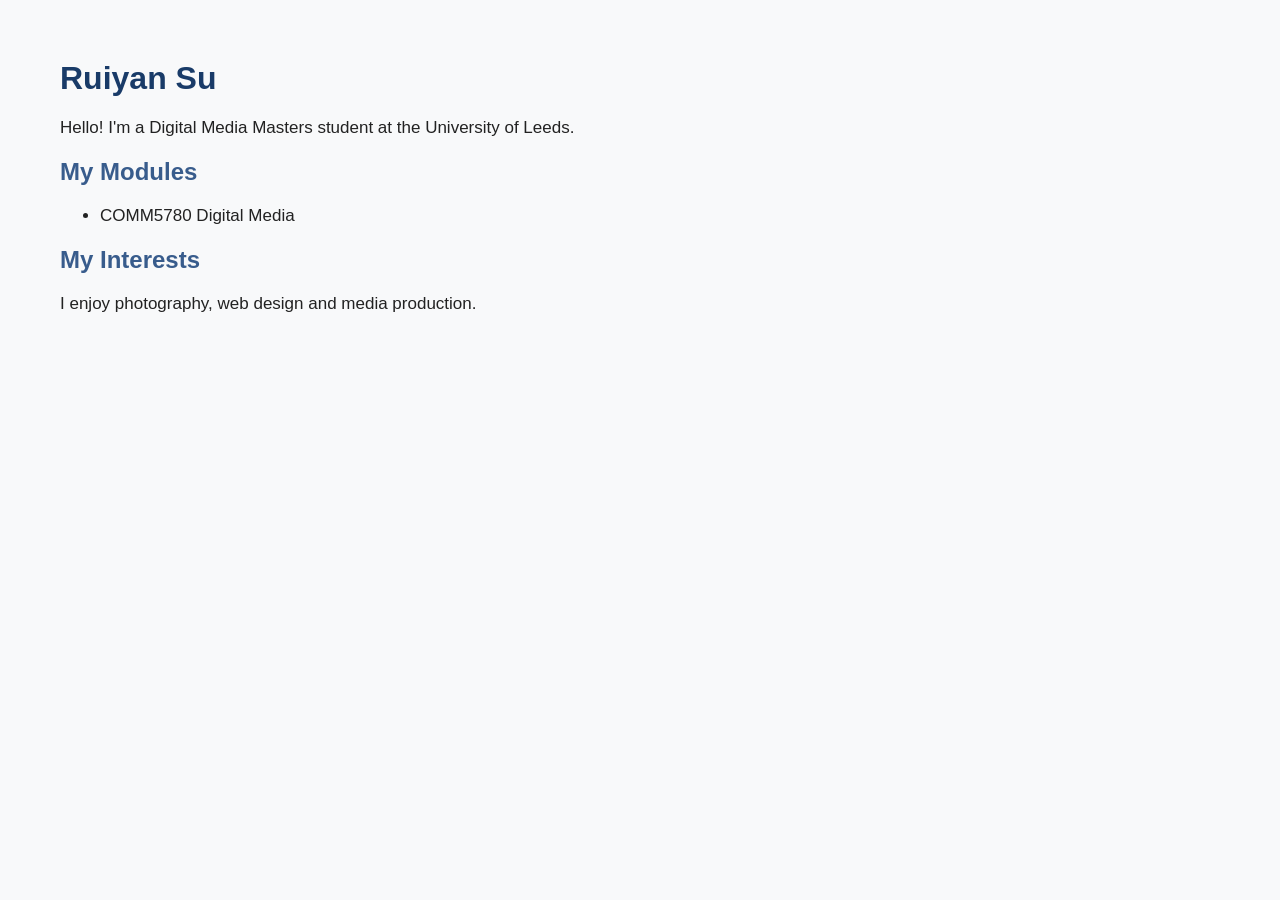
==== index.html @ 808401e7 "Add files via upload" ====
<!doctype html>
<html>
<head>
<title>My Digital Media Portfolio</title>
<link href="stylesheet.css" rel="stylesheet" type="text/css" />
</head>
<body>
<h1>Ruiyan Su</h1>
<p>Hello! I'm a Digital Media Masters student at the University of Leeds.</p >

<h2>My Modules</h2>
<ul>
<li>COMM5780 Digital Media</li>
</ul>

<h2>My Interests</h2>
<p>I enjoy photography, web design and media production.</p >

</body>
</html>
---- stylesheet.css ----
body {background-color: #f8f9fa;font-family: Arial, Helvetica, sans-serif;margin: 60px;}

h1 {color: #193b68;}

h2 {color: #385c8c;}

p, li { color: #222222;font-size: 17px;}
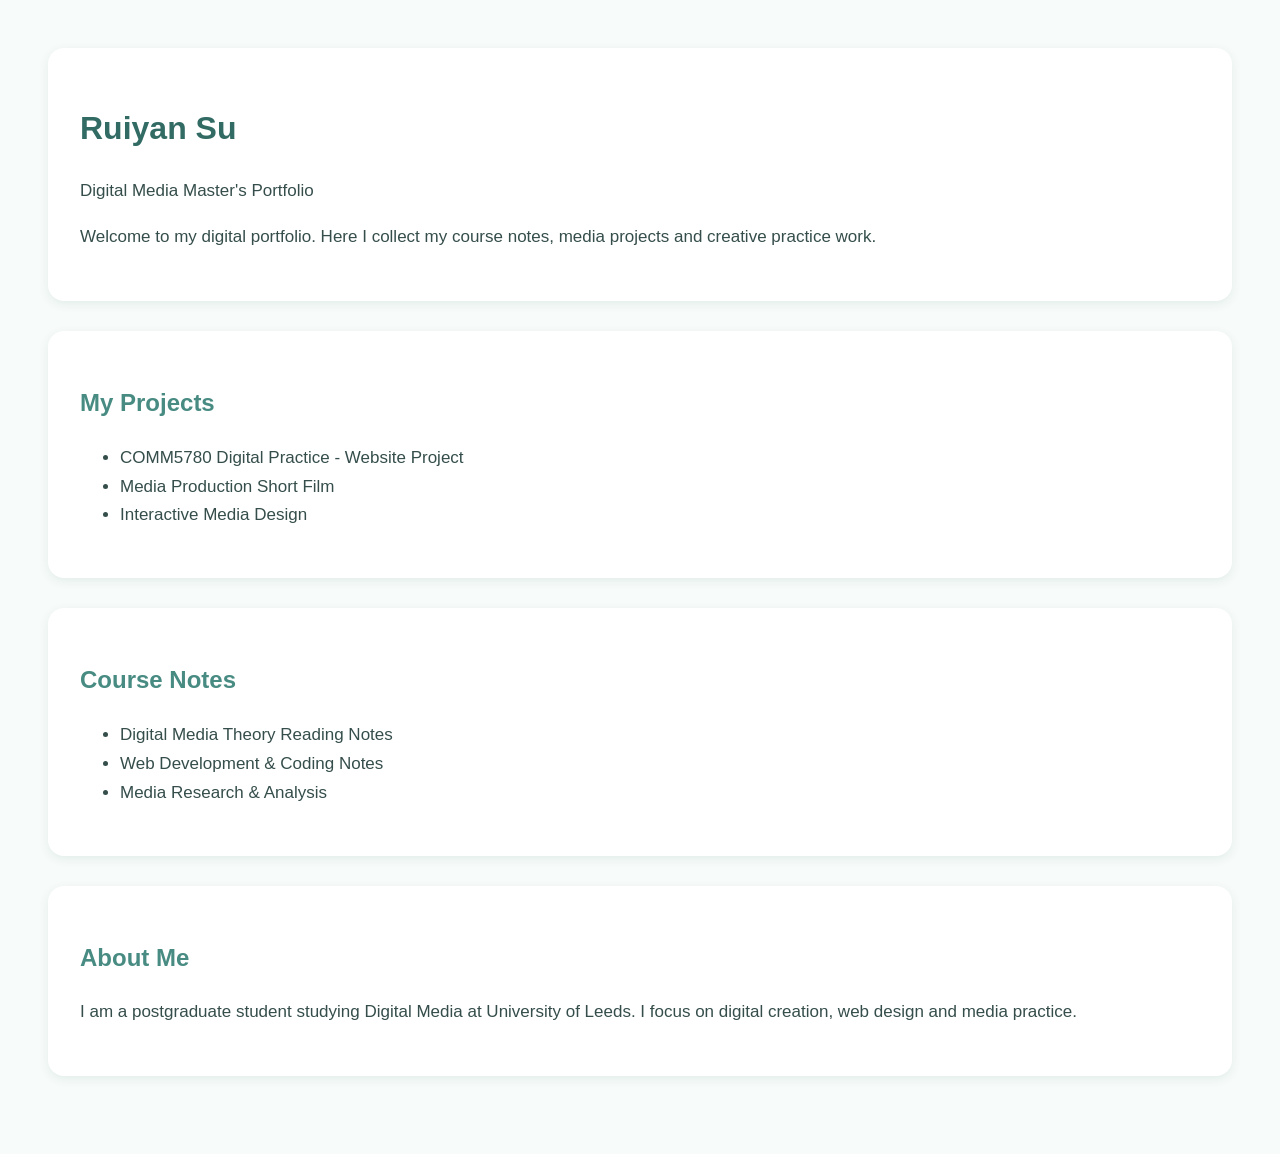
==== commit a2f7d2fd: "Add files via upload" ====
--- a/index.html
+++ b/index.html
@@ -1,20 +1,35 @@
 <!doctype html>
 <html>
 <head>
-<title>My Digital Media Portfolio</title>
+<title>Digital Media Portfolio</title>
 <link href="stylesheet.css" rel="stylesheet" type="text/css" />
 </head>
 <body>
+
+    <div class="card">
 <h1>Ruiyan Su</h1>
-<p>Hello! I'm a Digital Media Masters student at the University of Leeds.</p >
+<p>Digital Media Master's Portfolio</p >
+<p>Welcome to my digital portfolio. Here I collect my course notes, media projects and creative practice work.</p >
+    </div>
+    <div class="card">
+<h2>My Projects</h2>
+<ul>
+<li>COMM5780 Digital Practice - Website Project</li>
+<li>Media Production Short Film</li>
+<li>Interactive Media Design</li>
+</ul></div>
 
-<h2>My Modules</h2>
+ <div class="card">
+<h2>Course Notes</h2>
 <ul>
-<li>COMM5780 Digital Media</li>
-</ul>
+<li>Digital Media Theory Reading Notes</li>
+<li>Web Development & Coding Notes</li>
+<li>Media Research & Analysis</li>
+</ul></div>
 
-<h2>My Interests</h2>
-<p>I enjoy photography, web design and media production.</p >
-
+<div class="card">  
+<h2>About Me</h2>
+<p>I am a postgraduate student studying Digital Media at University of Leeds. I focus on digital creation, web design and media practice.</p >
+</div>
 </body>
 </html>
--- a/stylesheet.css
+++ b/stylesheet.css
@@ -1,7 +1,23 @@
-body {background-color: #f8f9fa;font-family: Arial, Helvetica, sans-serif;margin: 60px;}
+body {background-color: #f7fbf9;
+font-family: 'Segoe UI', sans-serif;
+color: #2b4240;line-height: 1.7;padding: 40px;}
 
-h1 {color: #193b68;}
+h1 {color: #326b64;}
 
-h2 {color: #385c8c;}
+h2 {color: #488b82;}
 
-p, li { color: #222222;font-size: 17px;}+.card {background: #ffffff;
+padding: 32px;
+margin-bottom: 30px;
+border-radius: 16px;
+box-shadow: 0 3px 10px rgba(80,140,130,0.12);
+transition: 0.3s ease;}
+
+.card:hover {
+transform: translateY(-5px);
+box-shadow: 0 6px 16px rgba(80,140,130,0.18);
+}
+
+p, li {
+font-size:17px;
+color:#354e4b;}
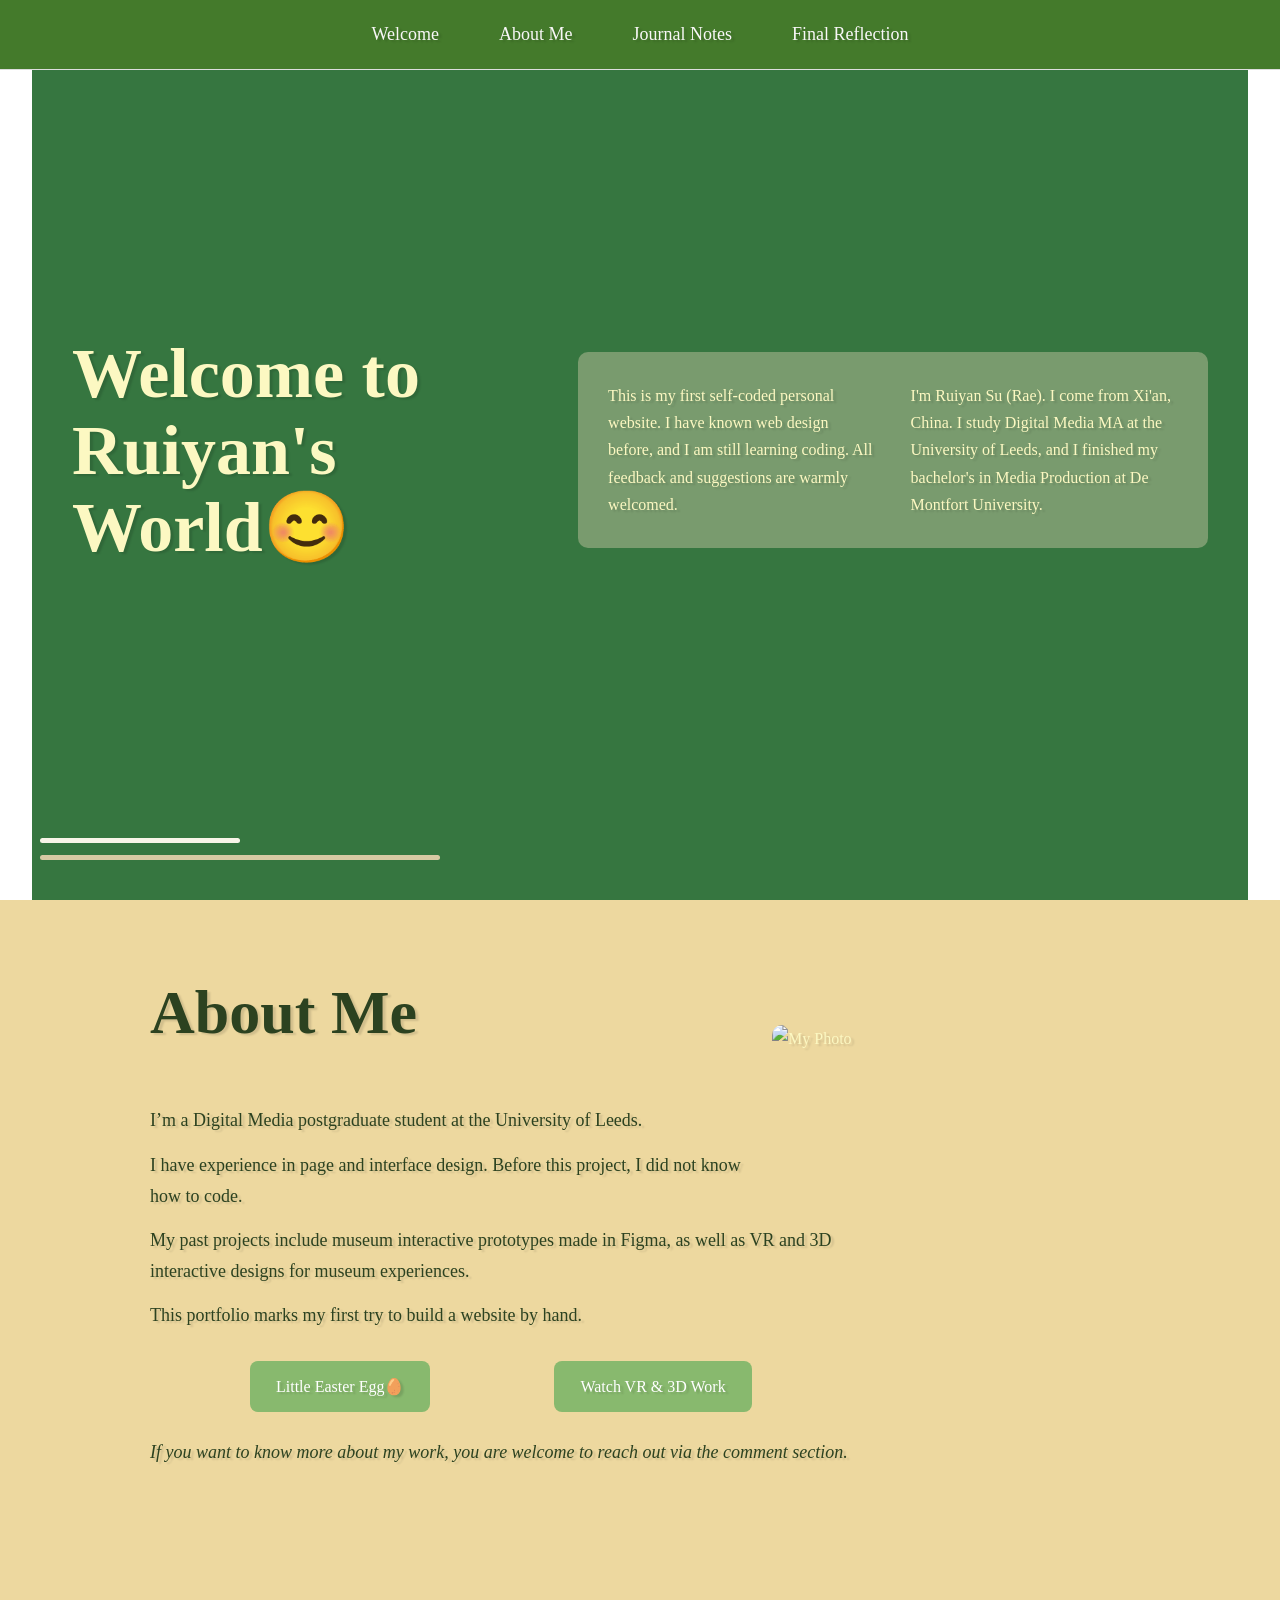
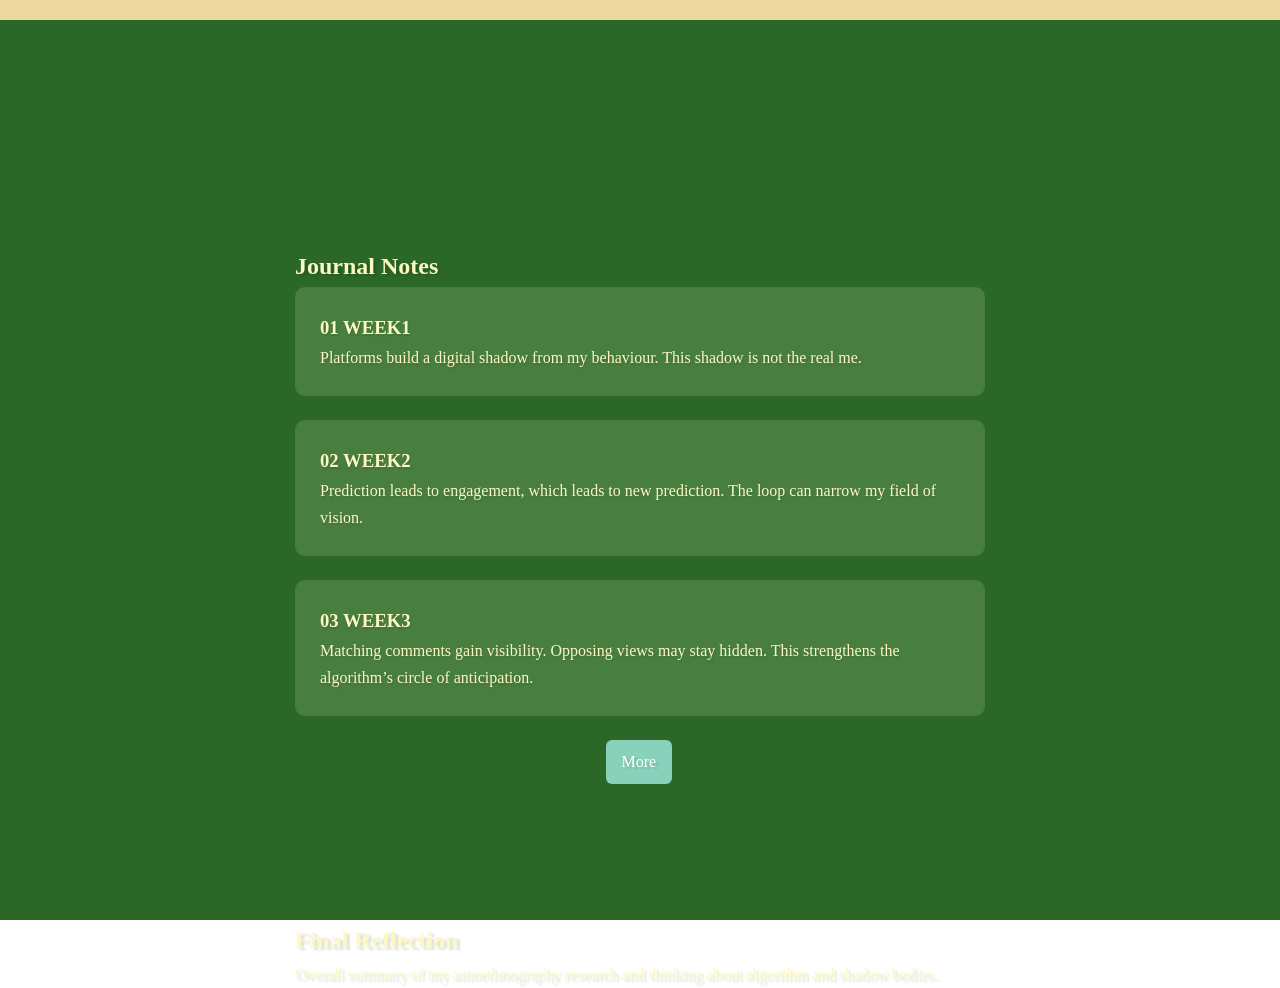
==== commit 4a52ace5: "Add files via upload" ====
--- a/index.html
+++ b/index.html
@@ -1,35 +1,94 @@
 <!doctype html>
-<html>
+<html lang="en">
 <head>
-<title>Digital Media Portfolio</title>
-<link href="stylesheet.css" rel="stylesheet" type="text/css" />
+    <meta charset="UTF-8">
+    <meta name="viewport" content="width=device-width, initial-scale=1.0">
+    <title>Ryan's World</title>
+    <link rel="stylesheet" href="stylesheet.css">
 </head>
 <body>
+   <header class="page-header">
+        <div class="header-inner">
+            <a href=" ">Welcome</a >
+            <a href="#about">About Me</a >
+            <a href="#journal">Journal Notes</a >
+            <a href="#summary">Final Reflection</a >
+        </div>
+    </header>
 
-    <div class="card">
-<h1>Ruiyan Su</h1>
-<p>Digital Media Master's Portfolio</p >
-<p>Welcome to my digital portfolio. Here I collect my course notes, media projects and creative practice work.</p >
+    <!-- 板块1：Welcome 首页 -->
+    <section id="welcome-page">
+  <div class="title-area">
+    <h1>Welcome to Ruiyan's World😊</h1>
+  </div>
+
+  <div class="text-box-area">
+    <div class="welcome-single-box">
+      <div class="col-left">
+        
+        <p>This is my first self-coded personal website. I have known web design before, and I am still learning coding. All feedback and suggestions are warmly welcomed.</p >
+      </div>
+      <div class="col-right">
+        <p>I'm Ruiyan Su (Rae). I come from Xi'an, China. I study Digital Media MA at the University of Leeds, and I finished my bachelor's in Media Production at De Montfort University.</p >
+      </div>
+     <div class="welcome-lines">
+    <span class="line line-1"></span>
+    <span class="line line-2"></span>
+  </div>
+</section>
+  </div>
+</section>
+
+    <!-- 板块2：About Me 自我介绍 -->
+   <section id="about-me">
+  <div class="about-wrap">
+    <!-- 左上角标题 -->
+    <h1 class="about-heading">About Me</h1>
+    <img src="d:\SS.jpg" alt="My Photo" class="about-image">
+
+    <div class="about-content">
+      <p>I’m a Digital Media postgraduate student at the University of Leeds.</p >
+      <p>I have experience in page and interface design. Before this project, I did not know how to code.</p >
+      <p>My past projects include museum interactive prototypes made in Figma, as well as VR and 3D interactive designs for museum experiences.</p >
+      <p>This portfolio marks my first try to build a website by hand.</p >
+
+      <!-- 两个实体跳转按钮 -->
+      <div class="about-buttons">
+        <a class="work-btn" href="https://www.figma.com/proto/DRReaPZfU7LjZoVbK8R5Ts/Untitled?node-id=53-49&p=f&t=dAUo5w7aHlknR7WL-1&scaling=scale-down&content-scaling=fixed&page-id=0%3A1&starting-point-node-id=53%3A49&show-proto-sidebar=1 " target="_blank">Little Easter Egg🥚</a >
+        <a class="work-btn" href="粘贴你的视频链接" target="_blank">Watch VR & 3D Work</a >
+      </div>
+      <p class="comment-note">If you want to know more about my work, you are welcome to reach out via the comment section.</p >
     </div>
-    <div class="card">
-<h2>My Projects</h2>
-<ul>
-<li>COMM5780 Digital Practice - Website Project</li>
-<li>Media Production Short Film</li>
-<li>Interactive Media Design</li>
-</ul></div>
+     
+  </div>
+</section>
 
- <div class="card">
-<h2>Course Notes</h2>
-<ul>
-<li>Digital Media Theory Reading Notes</li>
-<li>Web Development & Coding Notes</li>
-<li>Media Research & Analysis</li>
-</ul></div>
+    <!-- 板块3：Journal Notes 笔记日记 -->
+    <section id="journal" class="section-block">
+        <div class="content-wrap">
+            <h2>Journal Notes</h2>
+            <div class="note-block">
+                <h3>01  WEEK1</h3>
+                <p>Platforms build a digital shadow from my behaviour. This shadow is not the real me.</p >
+            </div>
+            <div class="note-block">
+                <h3>02  WEEK2</h3>
+                <p>Prediction leads to engagement, which leads to new prediction. The loop can narrow my field of vision.</p >
+            </div>
+            <div class="note-block">
+                <h3>03  WEEK3</h3>
+                <p>Matching comments gain visibility. Opposing views may stay hidden. This strengthens the algorithm’s circle of anticipation.</p >
+                </div>   
+                <a href="week.html"class="more-btn">More</a>
+        </div>
+    </section
 
-<div class="card">  
-<h2>About Me</h2>
-<p>I am a postgraduate student studying Digital Media at University of Leeds. I focus on digital creation, web design and media practice.</p >
-</div>
+
+    <section id="summary" class="section-block">
+        <div class="content-wrap">
+            <h2>Final Reflection</h2>
+            <p>Overall summary of my autoethnography research and thinking about algorithm and shadow bodies.</p >
+        </div>
+</section>
 </body>
 </html>
--- a/stylesheet.css
+++ b/stylesheet.css
@@ -1,23 +1,238 @@
-body {background-color: #f7fbf9;
-font-family: 'Segoe UI', sans-serif;
-color: #2b4240;line-height: 1.7;padding: 40px;}
-
-h1 {color: #326b64;}
-
-h2 {color: #488b82;}
-
-.card {background: #ffffff;
-padding: 32px;
-margin-bottom: 30px;
-border-radius: 16px;
-box-shadow: 0 3px 10px rgba(80,140,130,0.12);
-transition: 0.3s ease;}
-
-.card:hover {
-transform: translateY(-5px);
-box-shadow: 0 6px 16px rgba(80,140,130,0.18);
-}
-
-p, li {
-font-size:17px;
-color:#354e4b;}+* {
+    margin: 0;
+    padding: 0;
+    box-sizing: border-box;
+}
+html {
+    scroll-behavior: smooth; /* 点击页眉文字，平滑滚动跳转 */
+}
+body {
+    font-family: Georgia, serif;
+    color: #fcf8c2;
+    line-height:1.7;
+    text-shadow: 3px 2px 2px rgba(5, 4, 4, 0.12);
+}
+#about {background-color:#fff3b8}
+
+/* ========== 顶部长方形页眉【重点！】 ========== */
+.page-header {
+    position: fixed;  /* 页眉固定在页面顶部，滚动网页页眉不会消失 */
+    top:0;
+    width: 100%;
+    height:70px;  /* 长方形页眉高度 */
+    background-color: #447a2b;
+    border-bottom: 1px solid #ddd;
+    z-index: 999;
+    display:flex;
+    align-items:center;
+}
+.header-inner {
+    max-width: 800px;
+    margin: 0 auto;
+    display:flex;
+    gap: 60px;  /* 页眉上4个文字之间的间距 */
+}
+.page-header a {
+    text-decoration: none;
+    color:#f8f7f7;
+    font-size:18px;
+     text-shadow: 3px 2px 2px rgba(5, 4, 4, 0.12);
+}
+.page-header a:hover {
+    color:#9b9b9b;
+}
+
+/* ========== 每一个大板块 ========== */
+.section-block {
+    min-height: 100vh; /* 每一个板块占满一整个屏幕高度，上下滚动，依次出现 */
+    padding-top: 90px; /* 给顶部页眉留出位置，文字不会被页眉盖住 */
+    display:flex;
+    align-items:center;
+}
+.content-wrap {
+    max-width:750px;
+    margin:0 auto;
+    padding:0 30px;
+}
+
+/* Welcome封面单独样式 */
+#welcome-page {
+  display: flex;
+  align-items: center; /* 上下居中，标题和文字盒子垂直对齐 */
+  gap: 50px; /* 左边标题 和 右边文字块 中间空隙 */
+  width: 95%;
+  margin: 0 auto;
+  padding: 60px 40px;
+  min-height: 100vh;
+  background-color: #367640;
+  box-sizing: border-box;
+}
+/* 左边：大标题区域 */
+.title-area {
+  width: 42%;
+}
+.title-area h1 {
+  font-size: 70px;
+  line-height: 1.1; /* 控制标题行高，防止文字折行 */
+}
+
+/* 右边：文字方块区域 */
+.text-box-area {
+  width: 58%;
+}
+.welcome-single-box {
+  display: flex;
+  gap: 35px;
+  padding: 30px;
+  background: #eddabc5d;
+  border-radius:10px;
+  transition:0.3s ease;
+}
+.col-left, .col-right {
+  width: 50%;
+}
+.welcome-single-box:hover {
+  transform: translateY(-3px);
+  box-shadow:0 4px 12px rgba(0,0,0,0.1);
+  
+}
+#welcome-page .welcome-lines {
+  position: absolute;
+  bottom: 40px;
+  left: 0;
+  width: 100%;
+  display:flex;
+  flex-direction: column;
+  align-items: flex-start;
+  gap: 12px;
+  padding-left: 40px;
+  box-sizing: border-box;
+}
+
+.line {
+  display: block;
+  height: 5px;
+  border-radius: 5px;
+}
+
+.line-1 {
+  width: 200px;
+  background-color: #f8f5e8; /* 浅米白，和文字框呼应 */
+}
+
+.line-2 {
+  width: 400px;
+  background-color: #d7c9a3; /* 低饱和米黄色，增加层次 */
+}
+
+.note-block {
+    margin-bottom:24px;
+    padding:24px;
+    background:#d7eaba2d;
+    border-radius:10px;
+    border:1px solid #93242405;
+     text-shadow: 1px 2px 2px rgba(0,0,0,0.12);
+}
+.more-btn {
+  display:inline-block;
+  padding:8px 16px;
+  background:#88d1ba;
+  color:white;
+  text-decoration:none; 
+  border-radius:6px;
+  transition:0.3s ease;
+  margin-left:45%;
+}
+.more-btn:hover {
+  transform: translateY(-3px);
+  box-shadow:0 3px 10px rgba(0,0,0,0.12);
+}
+.note-block:hover {
+    transform:translateY(-4px);
+    box-shadow: 0 4px 12px rgba(0,0,0,0.15);
+    transition:0.3s ease;
+}
+#summary {
+    background-color:#f7e6c6;
+     color:#2b6727;
+    margin:0 0 500px;
+}
+#journal {
+    background-color:#2b6727;
+    width:100%;
+    box-sizing:border-box;
+}
+
+#about-me {
+  min-height: 80vh;
+  background-color: #edd89f;
+  padding: 60px 50px;
+  box-sizing: border-box;
+  width:100%;
+    
+}
+.about-wrap {
+  width: 90%;
+}
+/* 左上角标题 */
+.about-heading {
+  font-size: 62px;
+  color:#2c4220;
+  margin:0 0 40px 0;
+  margin-left: 100px;
+}
+.about-content p {
+  font-size:18px;
+  line-height:1.7;
+  color:#2c4220;
+  margin:14px 0;
+  max-width: 750px;
+  margin-left: 100px; /*限制文字宽度，阅读舒适*/
+}
+.about-image{
+  width: 340px;
+  border-radius:10px;
+  margin:20px 0 20px 30px;
+  float:right;
+ position:relative;
+ top:-100px;
+}
+
+/* 按钮容器 */
+.about-buttons{
+  margin:30px 0 25px 0;
+  display:flex;
+  gap:24px;
+  margin-left: 100px;
+}
+/* 按钮样式 */
+.work-btn{
+  padding:12px 26px;
+  background:#88b96e;
+  color:#ffffff;
+  text-decoration:none;
+  border-radius:8px;
+  margin-left: 100px;
+  transition:0.3s ease;
+}
+.work-btn:hover{
+  background:#6c9454;
+}
+.comment-note {
+  margin-top:10px;
+  font-style: italic;
+}
+.comment-note {
+  margin-top:10px;
+  font-style: italic;
+}
+#summary h2 {
+    color:#2b6727;
+    margin:0 0 300px;
+    font-size: 20px;
+}
+#summary p {
+    color:#2b6727;
+    margin:0 0 200px;
+    font-size: 20px;
+}
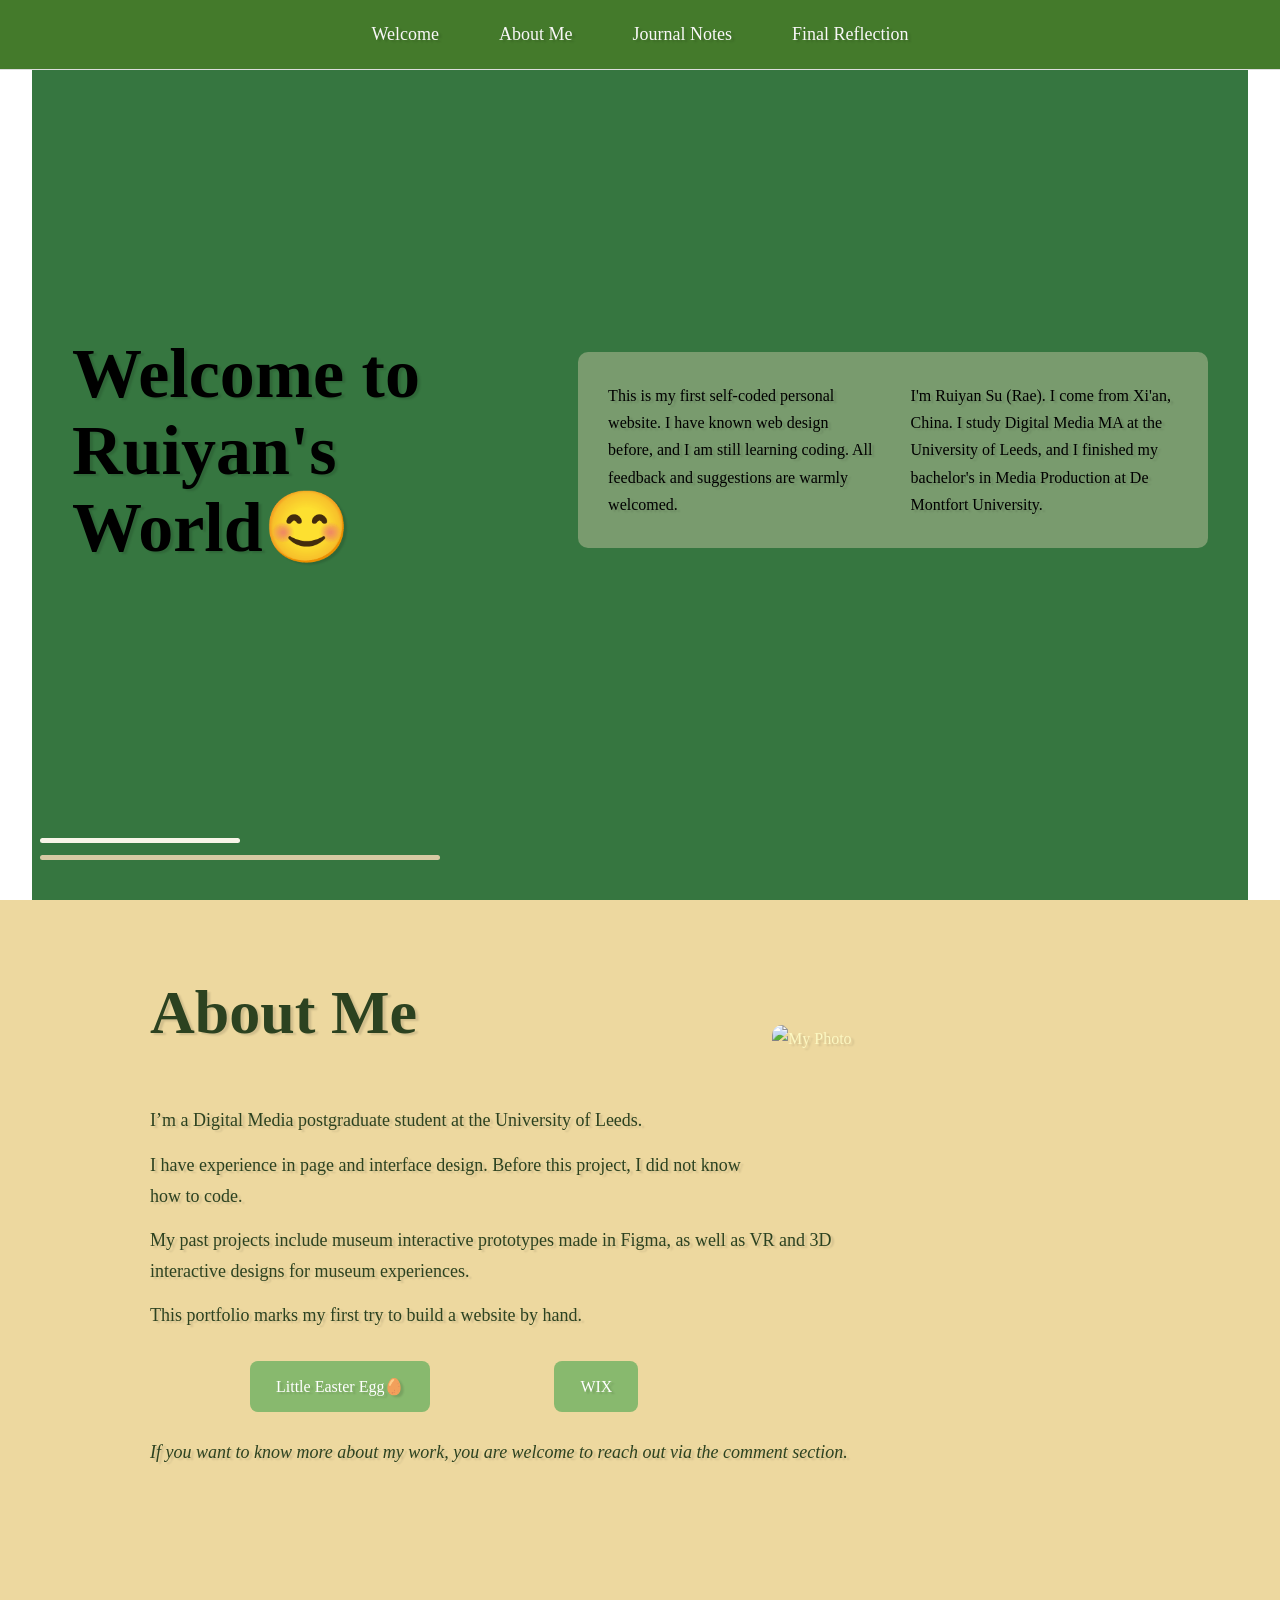
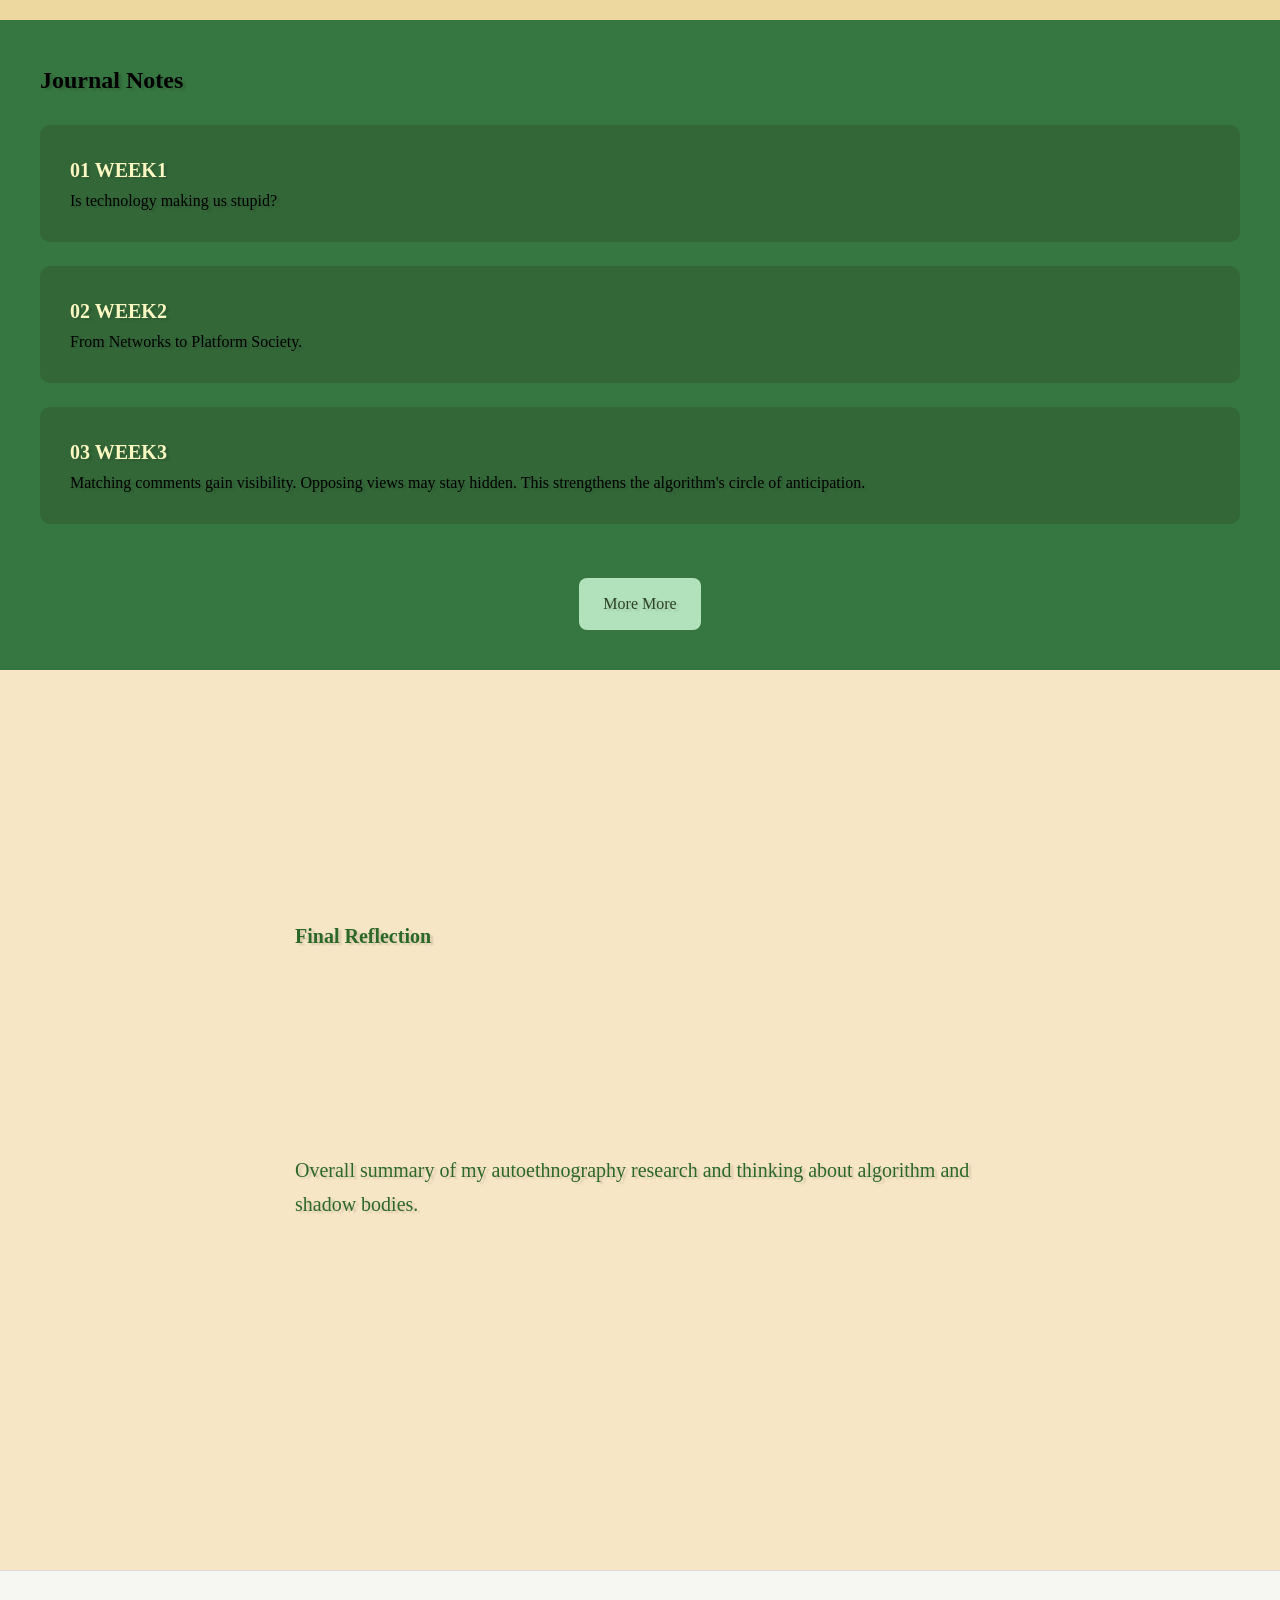
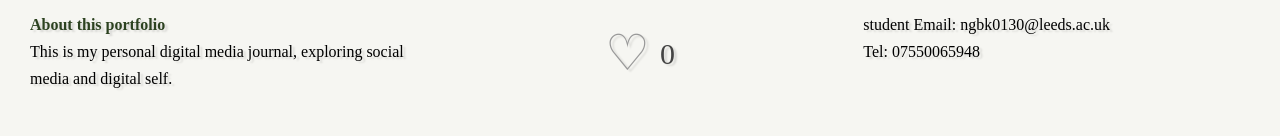
==== commit 6a03cab3: "Add files via upload" ====
--- a/index.html
+++ b/index.html
@@ -10,8 +10,8 @@
    <header class="page-header">
         <div class="header-inner">
             <a href=" ">Welcome</a >
-            <a href="#about">About Me</a >
-            <a href="#journal">Journal Notes</a >
+            <a href="#about-me">About Me</a >
+            <a href="#journal-container">Journal Notes</a >
             <a href="#summary">Final Reflection</a >
         </div>
     </header>
@@ -55,33 +55,48 @@
       <!-- 两个实体跳转按钮 -->
       <div class="about-buttons">
         <a class="work-btn" href="https://www.figma.com/proto/DRReaPZfU7LjZoVbK8R5Ts/Untitled?node-id=53-49&p=f&t=dAUo5w7aHlknR7WL-1&scaling=scale-down&content-scaling=fixed&page-id=0%3A1&starting-point-node-id=53%3A49&show-proto-sidebar=1 " target="_blank">Little Easter Egg🥚</a >
-        <a class="work-btn" href="粘贴你的视频链接" target="_blank">Watch VR & 3D Work</a >
+        <a class="work-btn" href="https://p2880103.wixsite.com/daily-nourish" target="_blank">WIX</a >
       </div>
       <p class="comment-note">If you want to know more about my work, you are welcome to reach out via the comment section.</p >
     </div>
      
   </div>
 </section>
+<section id="journal-container">
+   <div class="journal-container">
+  <h1>Journal Notes</h1>
 
-    <!-- 板块3：Journal Notes 笔记日记 -->
-    <section id="journal" class="section-block">
-        <div class="content-wrap">
-            <h2>Journal Notes</h2>
-            <div class="note-block">
-                <h3>01  WEEK1</h3>
-                <p>Platforms build a digital shadow from my behaviour. This shadow is not the real me.</p >
-            </div>
-            <div class="note-block">
-                <h3>02  WEEK2</h3>
-                <p>Prediction leads to engagement, which leads to new prediction. The loop can narrow my field of vision.</p >
-            </div>
-            <div class="note-block">
-                <h3>03  WEEK3</h3>
-                <p>Matching comments gain visibility. Opposing views may stay hidden. This strengthens the algorithm’s circle of anticipation.</p >
-                </div>   
-                <a href="week.html"class="more-btn">More</a>
-        </div>
-    </section
+  <!-- 默认可见 前三张卡片 -->
+  <div class="visible-cards">
+    <a href=" week1.html" class="week-card">
+      <h3>01 WEEK1</h3>
+      <p>Is technology making us stupid?</p >
+    </a >
+    <a href="week2.html" class="week-card">
+      <h3>02 WEEK2</h3>
+      <p>From Networks to Platform Society.</p >
+    </a >
+    <a href="week3.html" class="week-card">
+      <h3>03 WEEK3</h3>
+      <p>Matching comments gain visibility. Opposing views may stay hidden. This strengthens the algorithm's circle of anticipation.</p >
+    </a >
+  </div>
+
+  <!-- 点击More展开的隐藏卡片 -->
+  <input type="checkbox" id="show-more" hidden>
+  <div class="hidden-cards">
+    <a href="week4.html" class="week-card">
+      <h3>04 WEEK4</h3>
+      <p>Your week4 text here</p >
+    </a >
+    <a href="week5.html" class="week-card">
+      <h3>05 WEEK5</h3>
+      <p>Your week5 text here</p >
+    </a >
+  </div>
+
+  <label for="show-more" class="more-btn">More</label>
+</div>
 
 
     <section id="summary" class="section-block">
@@ -90,5 +105,47 @@
             <p>Overall summary of my autoethnography research and thinking about algorithm and shadow bodies.</p >
         </div>
 </section>
+<!-- 页脚Footer区域 -->
+<footer class="page-footer">
+  <div class="footer-left">
+    <h4>About this portfolio</h4>
+    <p>This is my personal digital media journal, exploring social media and digital self.</p >
+  </div>
+
+  <div class="footer-center">
+    <!-- 爱心点赞组件 -->
+    <div class="like-box">
+      <span class="heart-btn" id="heart">♡</span>
+      <span class="like-count" id="count">0</span>
+    </div>
+  </div>
+
+  <div class="footer-right">
+    <p> student Email: ngbk0130@leeds.ac.uk</p >
+    <p>Tel: 07550065948</p >
+  </div>
+</footer>
+<script>
+const heart = document.getElementById('heart');
+const count = document.getElementById('count');
+let liked = false;
+let num = 0;
+
+heart.onclick = function(){
+  if(!liked){
+    heart.classList.add('liked');
+    heart.textContent = "♥";
+    num++;
+    count.innerText = num;
+    liked = true;
+  }else{
+    heart.classList.remove('liked');
+    heart.textContent = "♡";
+    num--;
+    count.innerText = num;
+    liked = false;
+  }
+}
+</script>
 </body>
 </html>
--- a/stylesheet.css
+++ b/stylesheet.css
@@ -16,7 +16,7 @@
 
 /* ========== 顶部长方形页眉【重点！】 ========== */
 .page-header {
-    position: fixed;  /* 页眉固定在页面顶部，滚动网页页眉不会消失 */
+    position:fixed;  /* 页眉固定在页面顶部，滚动网页页眉不会消失 */
     top:0;
     width: 100%;
     height:70px;  /* 长方形页眉高度 */
@@ -125,14 +125,7 @@
   background-color: #d7c9a3; /* 低饱和米黄色，增加层次 */
 }
 
-.note-block {
-    margin-bottom:24px;
-    padding:24px;
-    background:#d7eaba2d;
-    border-radius:10px;
-    border:1px solid #93242405;
-     text-shadow: 1px 2px 2px rgba(0,0,0,0.12);
-}
+
 .more-btn {
   display:inline-block;
   padding:8px 16px;
@@ -147,6 +140,74 @@
   transform: translateY(-3px);
   box-shadow:0 3px 10px rgba(0,0,0,0.12);
 }
+.journal-container{
+  padding: 40px;
+  box-sizing: border-box;
+  background-color: #367640;
+}
+
+/* 隐藏卡片区域，默认收起 */
+.hidden-cards{
+  max-height: 0;
+  overflow: hidden;
+  transition: max-height 0.6s ease;
+}
+#show-more:checked ~ .hidden-cards{
+  max-height: 2000px;
+}
+
+/* More按钮 */
+.more-btn{
+  display:block;
+  margin:30px auto 0;
+  padding:12px 24px;
+  background:#b2e2bc;
+  color:#2c4220;
+  border-radius:8px;
+  cursor:pointer;
+  width:fit-content;
+  font-size:16px;
+}
+#show-more:checked ~ .more-btn::after{
+  content:" Close";
+}
+.more-btn::after{
+  content:" More";
+}
+
+/* ========== 卡片放大 + 悬浮效果 ========== */
+.week-card{
+  display:block;
+  text-decoration:none;
+  color:inherit;
+  background:rgba(47, 86, 47, 0.45);
+  padding:28px 30px; /* 加大内边距，卡片变大 */
+  margin:24px 0;
+  border-radius:10px;
+  font-size:16px;
+  transition: all 0.3s ease; /* 悬浮动画 */
+}
+.week-card h3{
+  margin-top:0;
+  font-size:20px;
+}
+/* 鼠标悬浮：上浮 + 加深底色，就是你想要的效果 */
+.week-card:hover{
+  background:rgba(80,130,80,0.68);
+  transform: translateY(-4px); /* 向上浮起来一点 */
+  box-shadow: 0 6px 12px rgba(0,0,0,0.12);
+}
+
+/* 手机适配 */
+@media(max-width:768px){
+  .journal-container{
+    padding:20px;
+  }
+  .week-card{
+    padding:20px 22px;
+    margin:16px 0;
+  }
+}
 .note-block:hover {
     transform:translateY(-4px);
     box-shadow: 0 4px 12px rgba(0,0,0,0.15);
@@ -155,13 +216,21 @@
 #summary {
     background-color:#f7e6c6;
      color:#2b6727;
-    margin:0 0 500px;
+    max-width:100%;
+    padding:12px;
+    margin:0 auto;
+}
+#section-1 {
+    background-color:#f7e6c6;
+    width:100%;
+    box-sizing:border-box;
 }
 #journal {
     background-color:#2b6727;
     width:100%;
     box-sizing:border-box;
 }
+
 
 #about-me {
   min-height: 80vh;
@@ -228,11 +297,347 @@
 }
 #summary h2 {
     color:#2b6727;
-    margin:0 0 300px;
+    margin:0 0 200px;
     font-size: 20px;
 }
 #summary p {
     color:#2b6727;
-    margin:0 0 200px;
+    margin:0 0 100px;
     font-size: 20px;
+}
+.page-footer{
+  display:flex;
+  flex-wrap:wrap;
+  justify-content:space-between;
+  gap:30px;
+  padding:40px 30px;
+  margin-top:0px;
+  background:#f6f6f2;
+  color:#2c4220;
+  border-top:1px solid #ddd;
+}
+.page-footer > div{
+  flex:1;
+  min-width:220px;
+}
+
+/* 爱心点赞样式 */
+.like-box{
+  display:flex;
+  align-items:center;
+  gap:10px;
+  justify-content:center;
+  font-size:50px;
+  cursor:pointer;
+}
+.heart-btn{
+  color:#999;
+  transition:0.2s;
+}
+.heart-btn.liked{
+  color:#e63946;
+}
+.like-count{
+  font-size:30px;
+  color:#444;
+}
+/* ========== 顶部页眉全局导航 ========== */
+nav {
+  background: #60666b; /* 和侧边栏配套的哑光金属深灰 */
+  box-shadow: 0 3px 7px rgba(0,0,0,0.18);
+  padding: 22px 30px;
+  text-align: center;
+}
+
+nav a {
+  color: #f1f1f1;
+  text-decoration: none;
+  font-size: 18px;
+  margin: 0 18px;
+  transition: color 0.2s ease, transform 0.2s ease;
+}
+
+/* 鼠标悬浮顶部导航：轻微放大变色，和侧边栏交互风格统一 */
+nav a:hover {
+  color: #d2d6d9;
+  transform: scale(1.06);
+  display: inline-block;
+}
+/* ==========周记双栏布局========== */
+.journal-two-column{
+  display: flex;
+  gap:35px;
+  max-width:1200px;
+  margin:40px auto;
+  padding:0 20px;
+}
+
+/* 左侧长廊侧边栏｜哑光金属灰底色 */
+.journal-sidebar{
+  min-width:220px;
+  max-width:240px;
+  background:#b8bcbf;
+  box-shadow: 2px 0 8px rgba(0,0,0,0.15);
+  border-radius:6px;
+  padding:32px 24px;
+  height: fit-content;
+  position: sticky;
+  top:100px;
+}
+
+.journal-sidebar h3{
+  margin-bottom:20px;
+  color:#222;
+  border-bottom:1px solid #888;
+  padding-bottom:10px;
+}
+
+.week-list{
+  list-style: none;
+  padding:0;
+}
+
+.week-list li{
+  margin:14px 0;
+}
+
+.week-list a{
+  text-decoration: none;
+  color:#2b2b2b;
+  font-size:16px;
+  display:block;
+  padding:7px 10px;
+  border-radius:4px;
+  /* 平滑动画：放大+变色 */
+  transition: transform 0.22s ease, background-color 0.22s ease;
+}
+
+/* 当前激活页面（你正在浏览的周） */
+.week-list a.active{
+  background:#444b50;
+  color:#ffffff;
+  transform: scale(1.04);
+}
+
+/* 鼠标悬浮效果：放大、换底色；已经active的条目不触发悬浮放大 */
+.week-list a:hover:not(.active){
+  background:#d0d4d7;
+  transform: scale(1.07);
+}
+
+/* 右侧笔记区域｜笔记本白纸质感 */
+.journal-main-content{
+  flex:1;
+  background:#f7f7f7;
+  padding:35px 45px;
+  border-radius:8px;
+  box-shadow:1px 2px 10px rgba(0,0,0,0.08);
+  line-height:1.7;
+}
+
+.back-link{
+  display: inline-block;
+  margin-bottom:25px;
+  color:#365470;
+  text-decoration:none;
+}
+
+.journal-main-content h1{
+  font-size:28px;
+  margin-bottom:24px;
+  color:#2c4220;
+}
+.journal-main-content h2{
+  font-size:20px;
+  margin-top:28px;
+  margin-bottom:12px;
+  
+}
+.journal-main-content p{
+  font-size:16px;
+  color:#222222;
+}
+
+/* 手机适配：屏幕小，改成上下堆叠 */
+@media (max-width:820px){
+  .journal-two-column{
+    flex-direction: column;
+  }
+  .journal-sidebar{
+    position: static;
+    max-width:100%;
+  }
+}
+
+
+nav {
+  background: #60666b; /* 和侧边栏配套的哑光金属深灰 */
+  box-shadow: 0 3px 7px rgba(0,0,0,0.18);
+  padding: 22px 30px;
+  text-align: center;
+}
+
+nav a {
+  color: #f1f1f1;
+  text-decoration: none;
+  font-size: 18px;
+  margin: 0 18px;
+  transition: color 0.2s ease, transform 0.2s ease;
+}
+
+/* 鼠标悬浮顶部导航：轻微放大变色，和侧边栏交互风格统一 */
+nav a:hover {
+  color: #d2d6d9;
+  transform: scale(1.06);
+  display: inline-block;
+}
+/* ==========周记双栏布局========== */
+.journal-two-column{
+  display: flex;
+  gap:35px;
+  max-width:1200px;
+  margin:40px auto;
+  padding:0 20px;
+}
+
+/* 左侧长廊侧边栏｜哑光金属灰底色 */
+.journal-sidebar{
+  min-width:220px;
+  max-width:240px;
+  background:#b8bcbf;
+  box-shadow: 2px 0 8px rgba(0,0,0,0.15);
+  border-radius:6px;
+  padding:32px 24px;
+  height: fit-content;
+  position: sticky;
+  top:100px;
+}
+
+.journal-sidebar h3{
+  margin-bottom:20px;
+  color:#222;
+  border-bottom:1px solid #888;
+  padding-bottom:10px;
+}
+
+.week-list{
+  list-style: none;
+  padding:0;
+}
+
+.week-list li{
+  margin:14px 0;
+}
+
+.week-list a{
+  text-decoration: none;
+  color:#2b2b2b;
+  font-size:16px;
+  display:block;
+  padding:7px 10px;
+  border-radius:4px;
+  /* 平滑动画：放大+变色 */
+  transition: transform 0.22s ease, background-color 0.22s ease;
+}
+
+/* 当前激活页面（你正在浏览的周） */
+.week-list a.active{
+  background:#444b50;
+  color:#ffffff;
+  transform: scale(1.04);
+}
+
+/* 鼠标悬浮效果：放大、换底色；已经active的条目不触发悬浮放大 */
+.week-list a:hover:not(.active){
+  background:#d0d4d7;
+  transform: scale(1.07);
+}
+
+/* 右侧笔记区域｜笔记本白纸质感 */
+.journal-main-content{
+  flex:1;
+  background:#f7f7f7;
+  padding:35px 45px;
+  border-radius:8px;
+  box-shadow:1px 2px 10px rgba(0,0,0,0.08);
+  line-height:1.7;
+}
+
+.back-link{
+  display: inline-block;
+  margin-bottom:25px;
+  color:#365470;
+  text-decoration:none;
+}
+
+.journal-main-content h1{
+  font-size:28px;
+  margin-bottom:24px;
+ color:#2c4220;
+}
+.journal-main-content h2{
+  font-size:20px;
+  margin-top:28px;
+  margin-bottom:12px;
+ color:#2c4220;
+  
+}
+.journal-main-content p{
+  font-size:16px;
+
+}
+#week2-notes ,h2,h1,p{
+  color:#000000;
+}
+
+/* 手机适配：屏幕小，改成上下堆叠 */
+@media (max-width:820px){
+  .journal-two-column{
+    flex-direction: column;
+  }
+  .journal-sidebar{
+    position: static;
+    max-width:100%;
+  }
+  
+}
+/* ========== 手机适配 媒体查询 ========== */
+@media (max-width:768px) {
+  /* 双栏变成上下单列 */
+  .journal-page-wrap {
+    flex-direction: column;
+    padding: 20px 15px;
+    gap:20px;
+  }
+  /* 左侧侧边栏占满整行 */
+  .week-sidebar {
+    width:100%;
+  }
+  /* 右侧笔记区内边距缩小 */
+  .note-content {
+    padding:25px 20px;
+  }
+  /* 顶部导航，改成换行纵向，防止导航文字挤在一起 */
+  nav {
+    padding:12px;
+  }
+  nav a {
+    display:inline-block;
+    margin:6px 10px;
+    font-size:16px;
+  }
+  /* 页脚 原本横向排列，手机改成纵向居中堆叠 */
+  .page-footer {
+    flex-direction: column;
+    gap:20px;
+    text-align:center;
+    padding:25px 20px;
+  }
+  /* 标题字号缩小，手机不会太大 */
+  .note-content h1 {
+    font-size:24px;
+  }
+  .note-content h2 {
+    font-size:19px;
+  }
 }
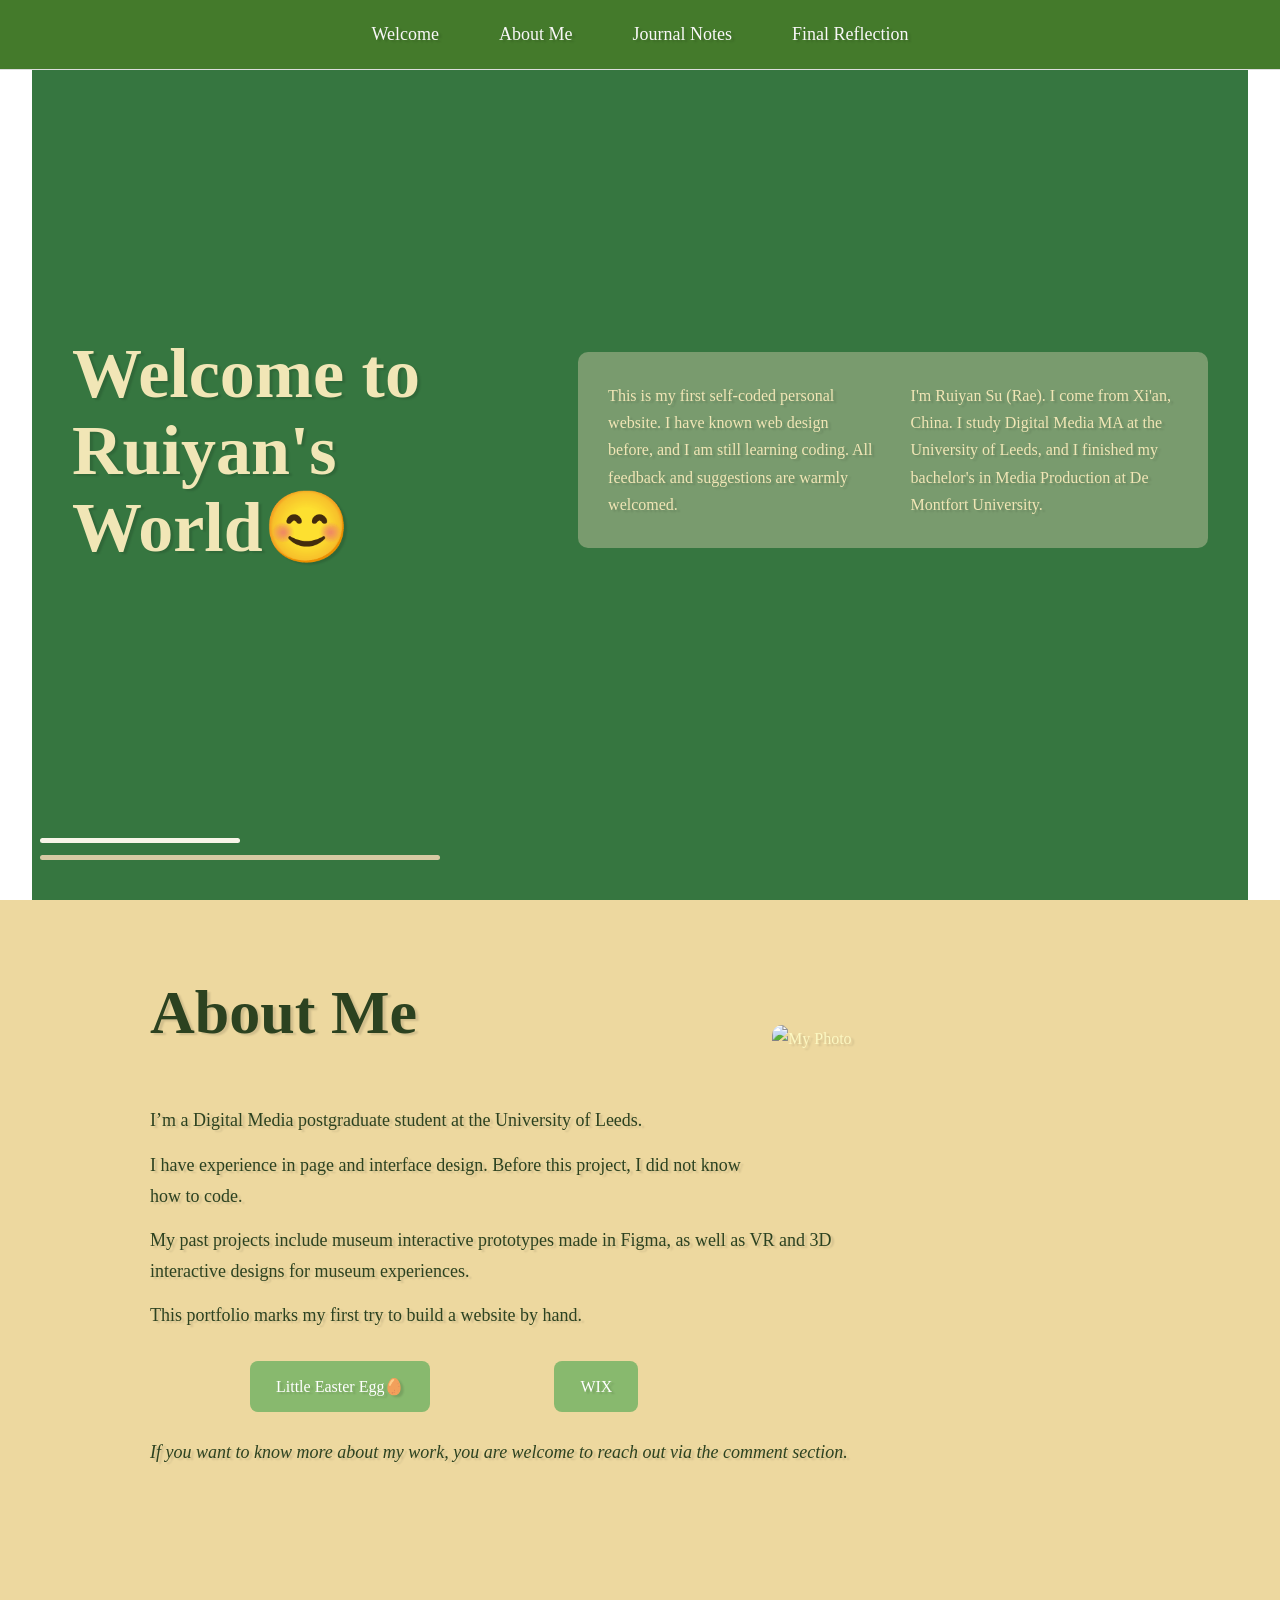
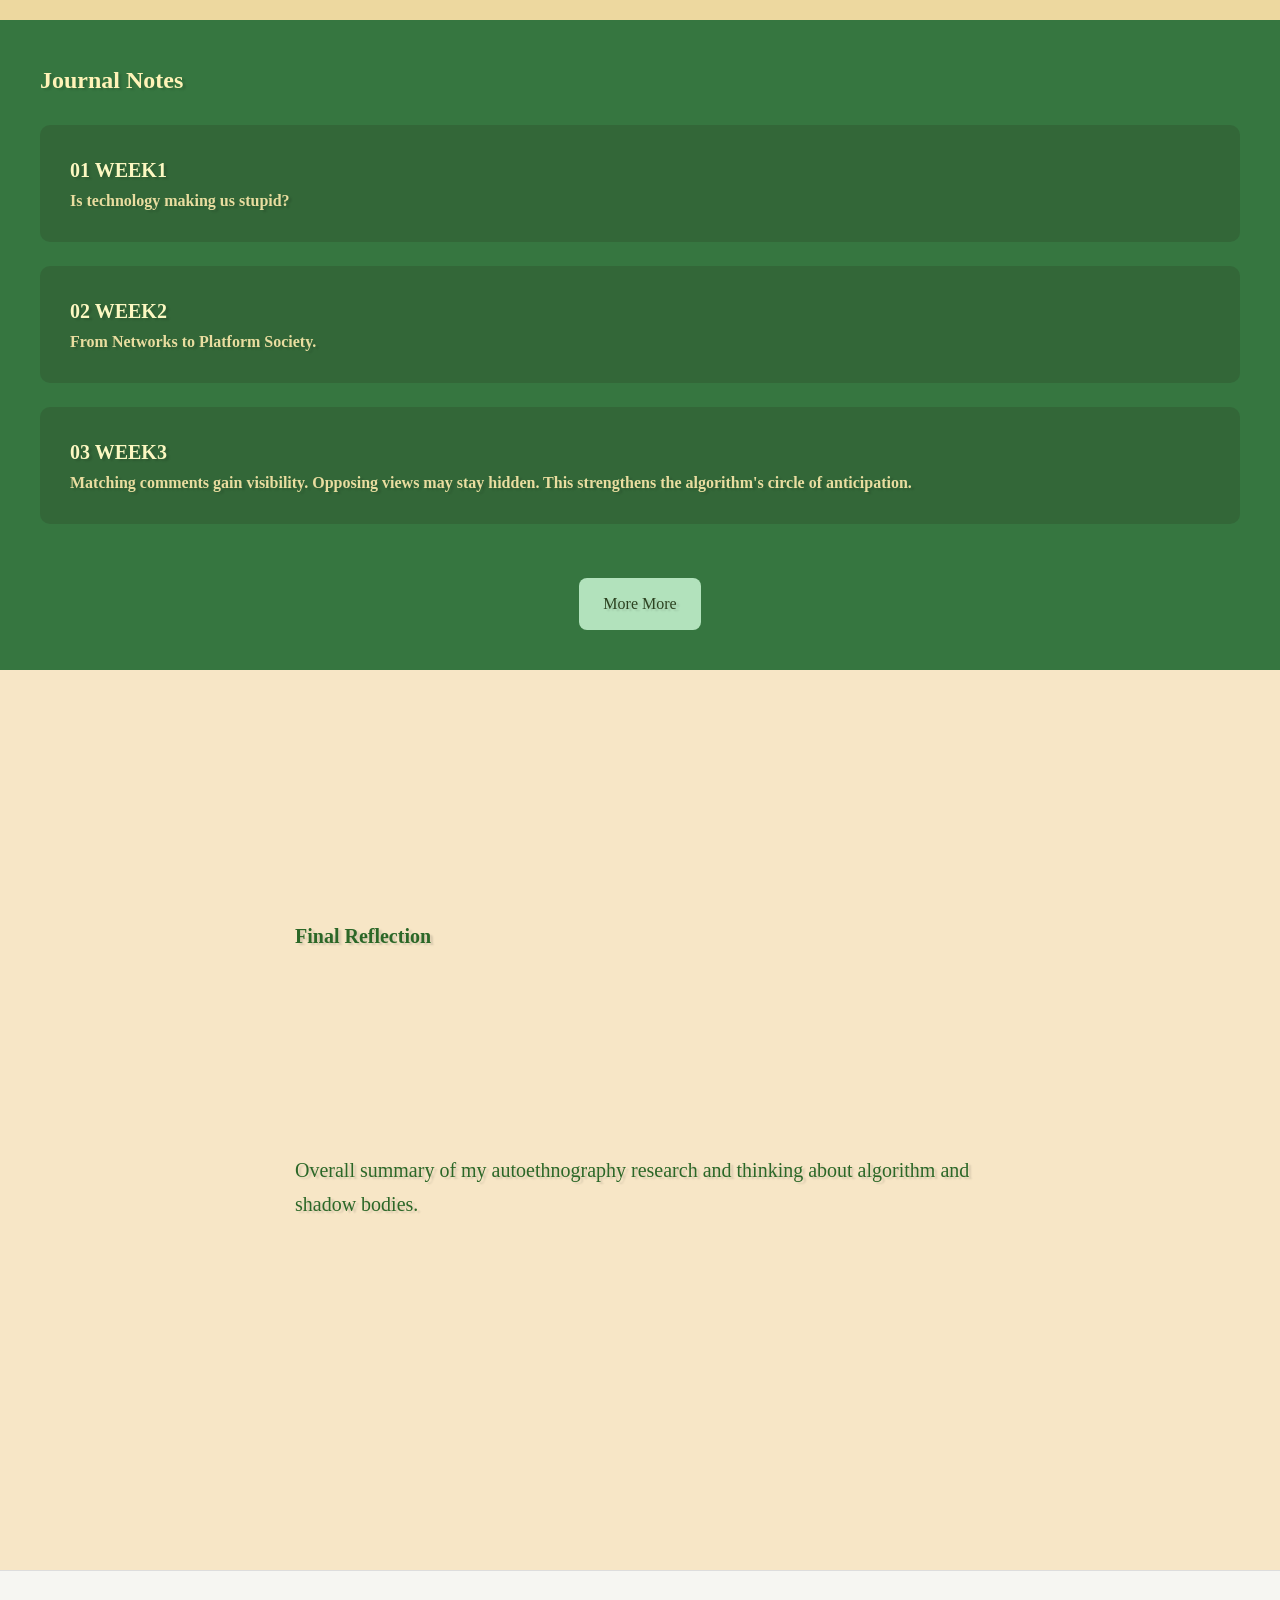
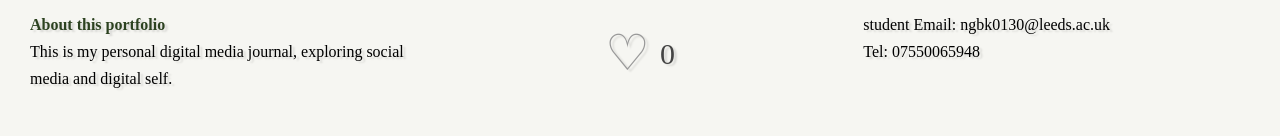
==== commit 334bb96e: "Add files via upload" ====
--- a/index.html
+++ b/index.html
@@ -70,15 +70,15 @@
   <div class="visible-cards">
     <a href=" week1.html" class="week-card">
       <h3>01 WEEK1</h3>
-      <p>Is technology making us stupid?</p >
+      <h4>Is technology making us stupid?</h4>
     </a >
     <a href="week2.html" class="week-card">
       <h3>02 WEEK2</h3>
-      <p>From Networks to Platform Society.</p >
+      <h4>From Networks to Platform Society.</h4>
     </a >
     <a href="week3.html" class="week-card">
       <h3>03 WEEK3</h3>
-      <p>Matching comments gain visibility. Opposing views may stay hidden. This strengthens the algorithm's circle of anticipation.</p >
+      <h4>Matching comments gain visibility. Opposing views may stay hidden. This strengthens the algorithm's circle of anticipation.</h4>
     </a >
   </div>
 
@@ -87,11 +87,11 @@
   <div class="hidden-cards">
     <a href="week4.html" class="week-card">
       <h3>04 WEEK4</h3>
-      <p>Your week4 text here</p >
+      <h4>Your week4 text here</h4>
     </a >
     <a href="week5.html" class="week-card">
       <h3>05 WEEK5</h3>
-      <p>Your week5 text here</p >
+      <h4>Your week5 text here</h4>
     </a >
   </div>
 
--- a/stylesheet.css
+++ b/stylesheet.css
@@ -54,7 +54,15 @@
     margin:0 auto;
     padding:0 30px;
 }
-
+@media (max-width:820px){
+  .journal-two-column{
+    flex-direction: column;
+  }
+  .journal-sidebar{
+    position: static;
+    max-width:100%;
+  }
+}
 /* Welcome封面单独样式 */
 #welcome-page {
   display: flex;
@@ -67,6 +75,10 @@
   background-color: #367640;
   box-sizing: border-box;
 }
+#welcome-page h1, #welcome-page p {
+  color: #f1e6b6;
+  text-shadow: 3px 2px 2px rgba(5, 4, 4, 0.12);
+}
 /* 左边：大标题区域 */
 .title-area {
   width: 42%;
@@ -582,10 +594,15 @@
  color:#2c4220;
   
 }
-.journal-main-content p{
+.journal-container h4{
   font-size:16px;
-
-}
+  color:#e9dda0;
+}
+.journal-container h1{
+  color:#fff3b8;
+}
+.journal-main-content p{font-size:16px}
+
 #week2-notes ,h2,h1,p{
   color:#000000;
 }
@@ -601,43 +618,3 @@
   }
   
 }
-/* ========== 手机适配 媒体查询 ========== */
-@media (max-width:768px) {
-  /* 双栏变成上下单列 */
-  .journal-page-wrap {
-    flex-direction: column;
-    padding: 20px 15px;
-    gap:20px;
-  }
-  /* 左侧侧边栏占满整行 */
-  .week-sidebar {
-    width:100%;
-  }
-  /* 右侧笔记区内边距缩小 */
-  .note-content {
-    padding:25px 20px;
-  }
-  /* 顶部导航，改成换行纵向，防止导航文字挤在一起 */
-  nav {
-    padding:12px;
-  }
-  nav a {
-    display:inline-block;
-    margin:6px 10px;
-    font-size:16px;
-  }
-  /* 页脚 原本横向排列，手机改成纵向居中堆叠 */
-  .page-footer {
-    flex-direction: column;
-    gap:20px;
-    text-align:center;
-    padding:25px 20px;
-  }
-  /* 标题字号缩小，手机不会太大 */
-  .note-content h1 {
-    font-size:24px;
-  }
-  .note-content h2 {
-    font-size:19px;
-  }
-}
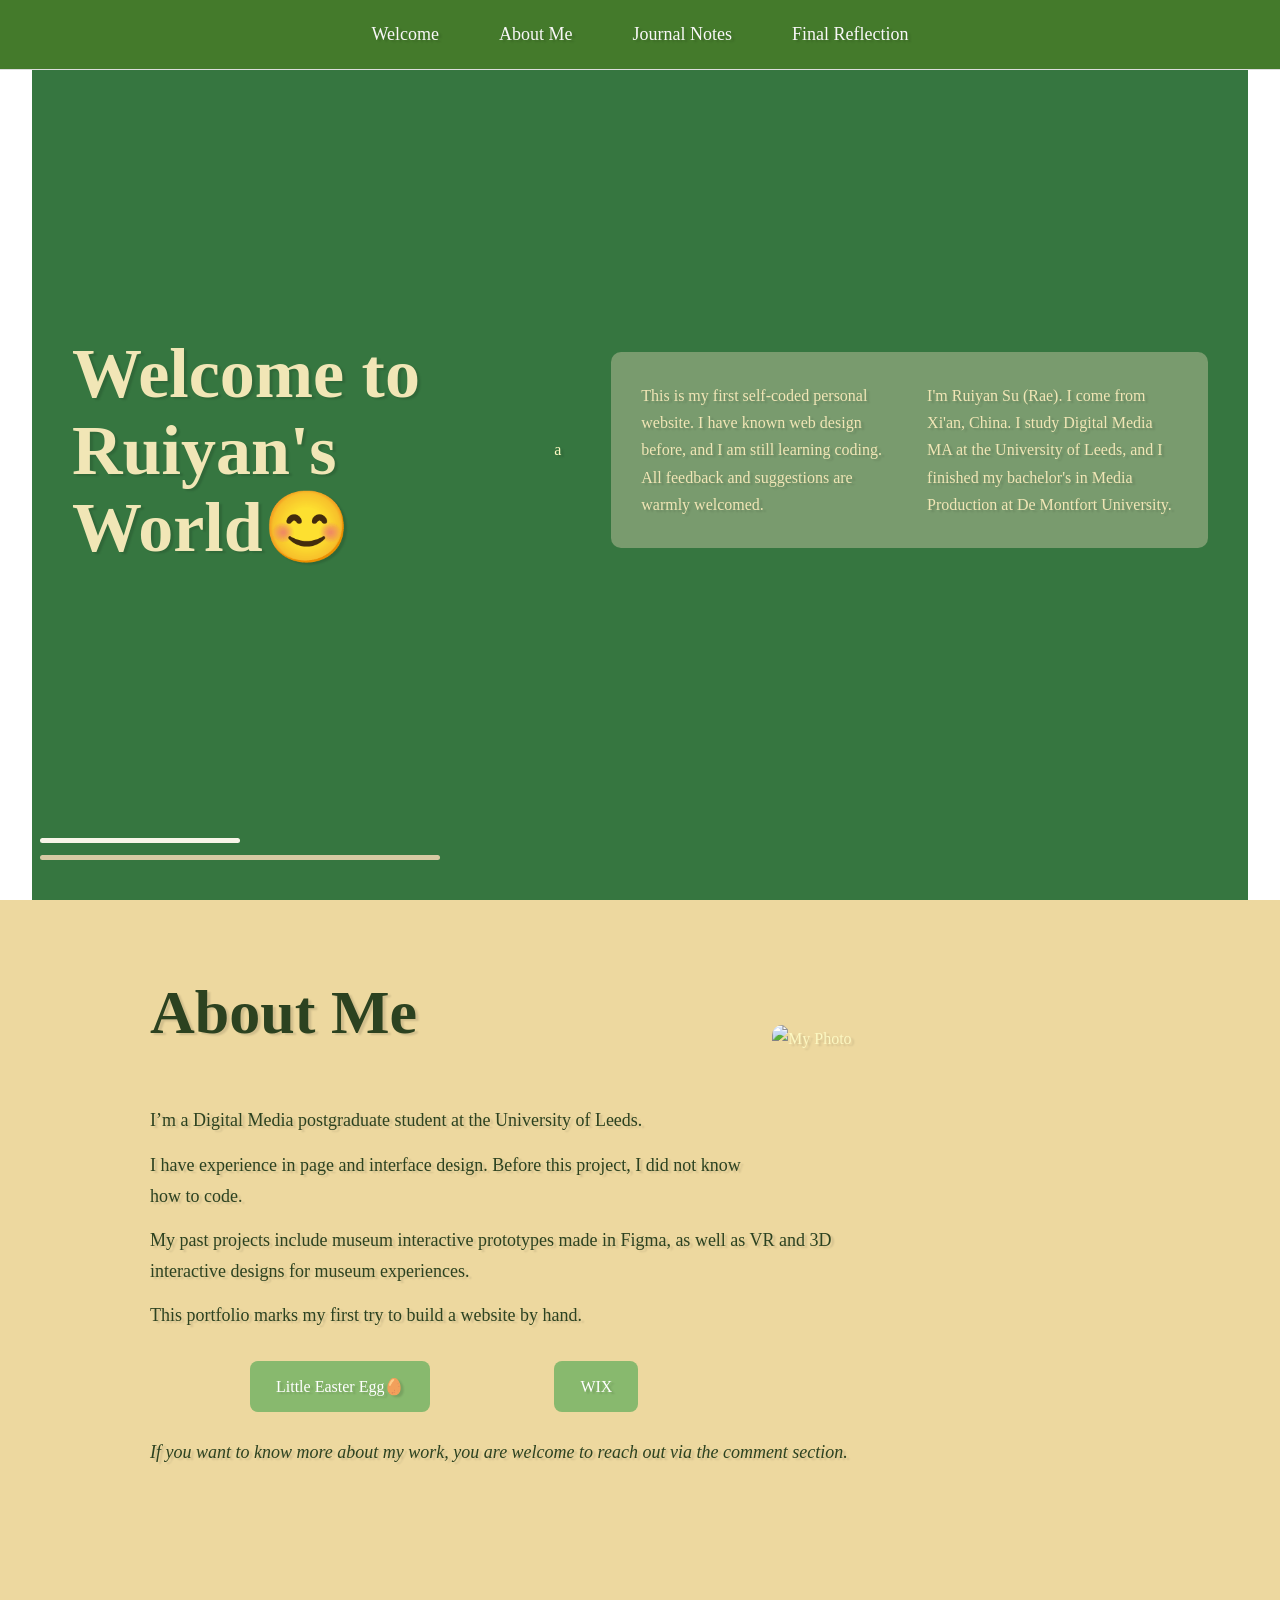
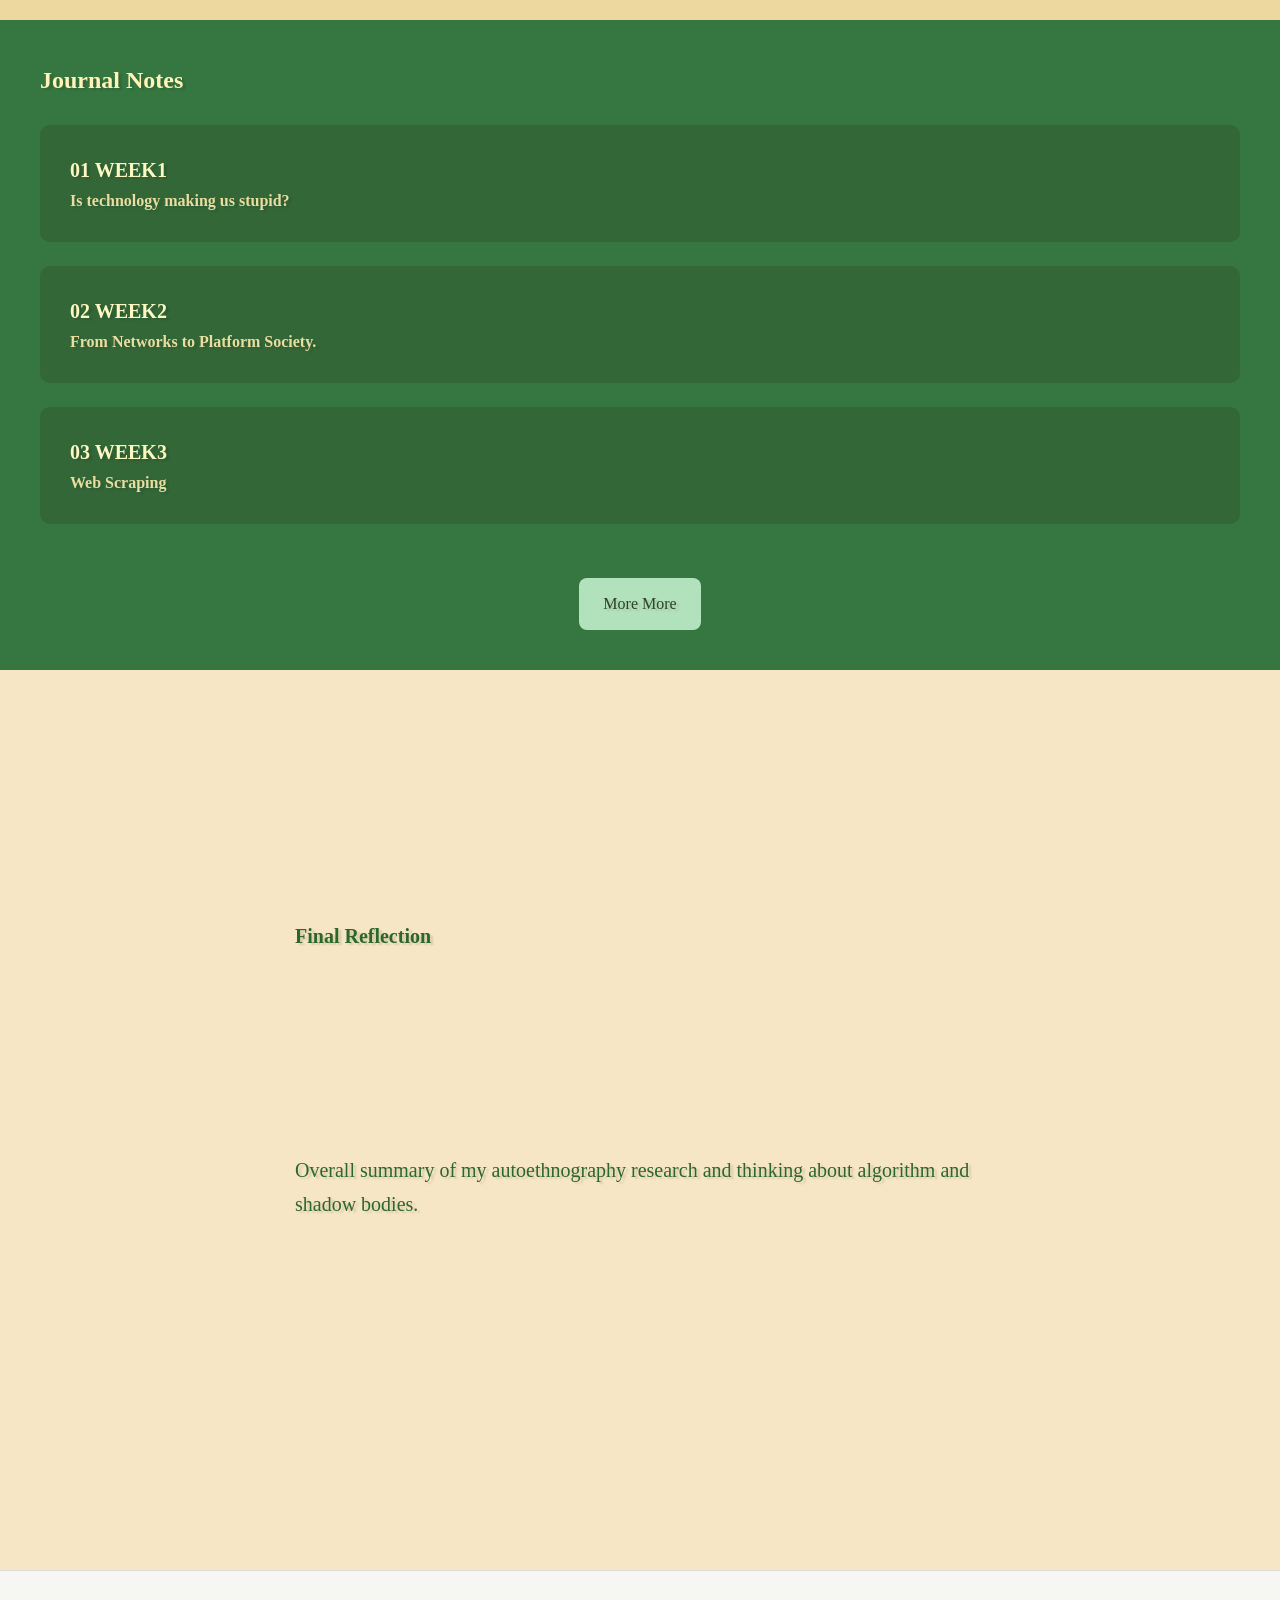
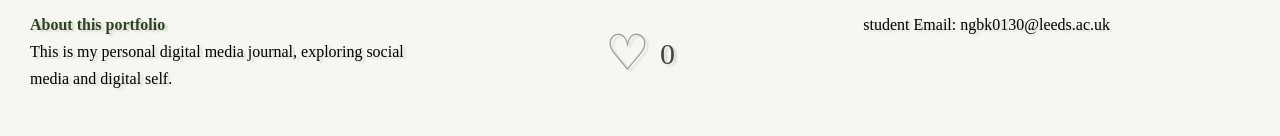
==== commit 5066549d: "Add files via upload" ====
--- a/index.html
+++ b/index.html
@@ -20,7 +20,7 @@
     <section id="welcome-page">
   <div class="title-area">
     <h1>Welcome to Ruiyan's World😊</h1>
-  </div>
+  </div>a
 
   <div class="text-box-area">
     <div class="welcome-single-box">
@@ -78,7 +78,7 @@
     </a >
     <a href="week3.html" class="week-card">
       <h3>03 WEEK3</h3>
-      <h4>Matching comments gain visibility. Opposing views may stay hidden. This strengthens the algorithm's circle of anticipation.</h4>
+      <h4> Web Scraping</h4>
     </a >
   </div>
 
@@ -122,7 +122,6 @@
 
   <div class="footer-right">
     <p> student Email: ngbk0130@leeds.ac.uk</p >
-    <p>Tel: 07550065948</p >
   </div>
 </footer>
 <script>
--- a/stylesheet.css
+++ b/stylesheet.css
@@ -63,6 +63,7 @@
     max-width:100%;
   }
 }
+
 /* Welcome封面单独样式 */
 #welcome-page {
   display: flex;
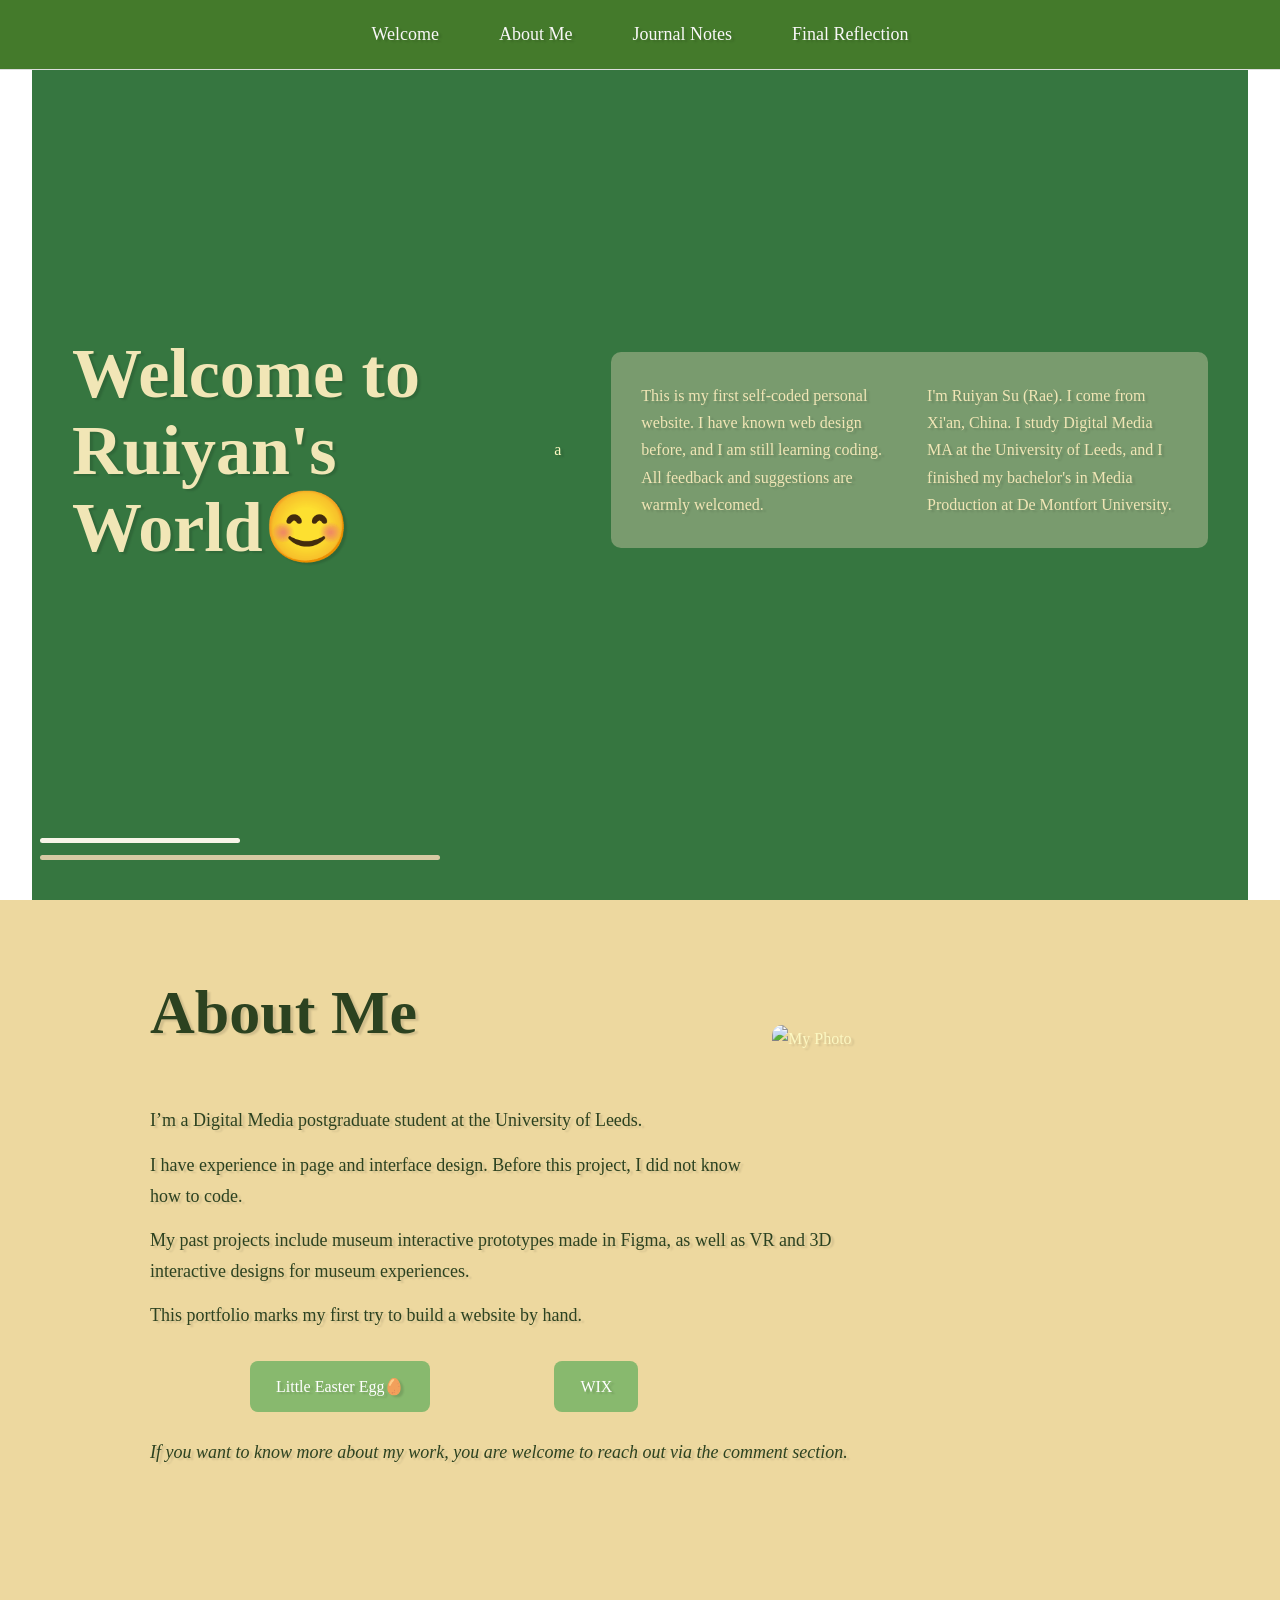
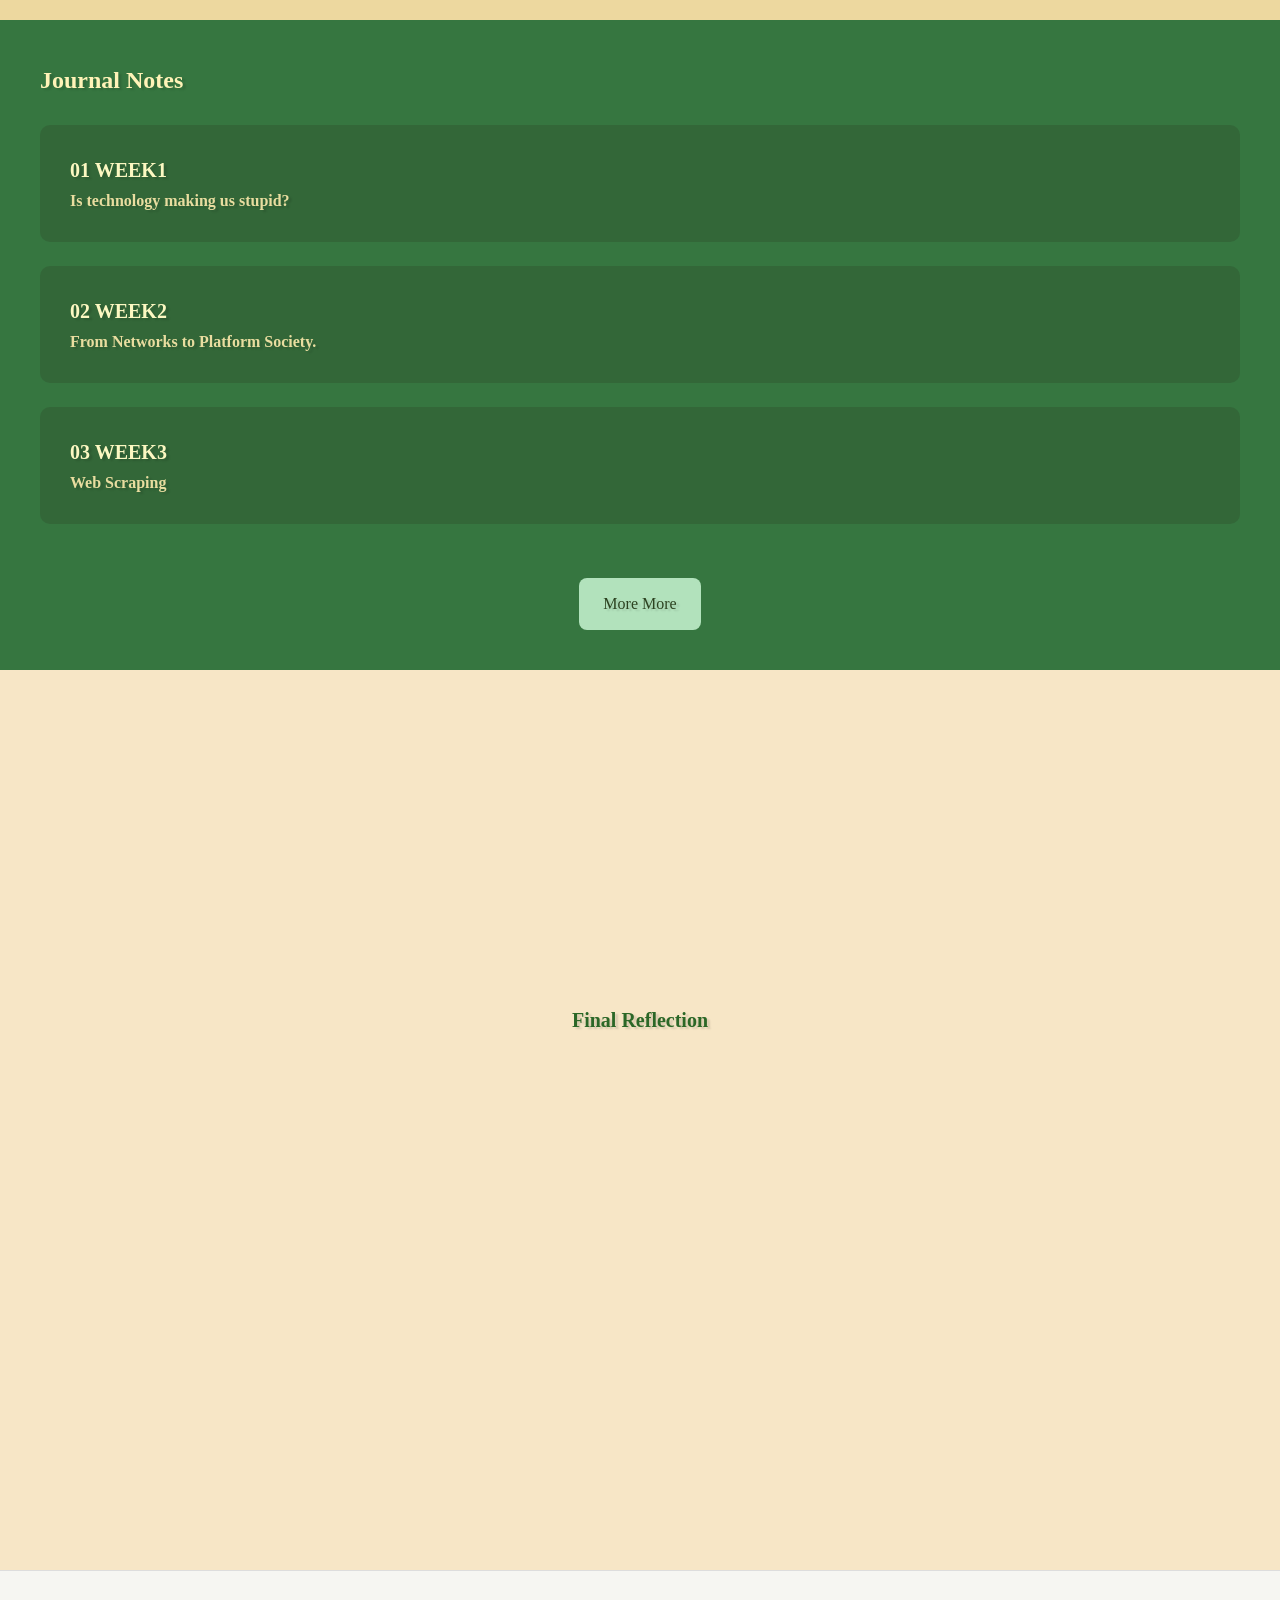
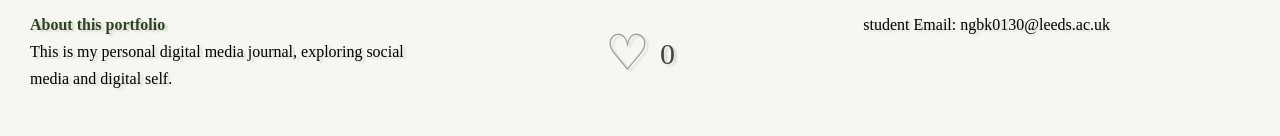
==== commit d400eadd: "Add files via upload" ====
--- a/index.html
+++ b/index.html
@@ -87,12 +87,41 @@
   <div class="hidden-cards">
     <a href="week4.html" class="week-card">
       <h3>04 WEEK4</h3>
-      <h4>Your week4 text here</h4>
+      <h4>Group project research design and data collection</h4>
     </a >
     <a href="week5.html" class="week-card">
       <h3>05 WEEK5</h3>
-      <h4>Your week5 text here</h4>
+      <h4>Visualizing data</h4>
     </a >
+    <a href="week6.html" class="week-card">
+      <h3>06 WEEK6</h3>
+      <h4>Understanding AI Algorithms</h4>
+    </a >
+     <a href="week7.html" class="week-card">
+      <h3>07 WEEK7</h3>
+      <h4>Advanced Data Analysis</h4>
+    </a >
+     <a href="week8.html" class="week-card">
+      <h3>08 WEEK8</h3>
+      <h4>Advanced Data Analysis</h4>
+    </a >
+     <a href="week9.html" class="week-card">
+      <h3>09 WEEK9</h3>
+      <h4>Advanced Data Analysis</h4>
+    </a >
+     <a href="week10.html" class="week-card">
+      <h3>10 WEEK10</h3>
+      <h4>Advanced Data Analysis</h4>
+    </a >
+     <a href="week11.html" class="week-card">
+      <h3>11 WEEK11</h3>
+      <h4>Advanced Data Analysis</h4>
+    </a >
+     <a href="week12.html" class="week-card">
+      <h3>12 WEEK12</h3>
+      <h4>Advanced Data Analysis</h4>
+    </a >
+
   </div>
 
   <label for="show-more" class="more-btn">More</label>
@@ -102,7 +131,7 @@
     <section id="summary" class="section-block">
         <div class="content-wrap">
             <h2>Final Reflection</h2>
-            <p>Overall summary of my autoethnography research and thinking about algorithm and shadow bodies.</p >
+            <p></p >
         </div>
 </section>
 <!-- 页脚Footer区域 -->
@@ -111,7 +140,6 @@
     <h4>About this portfolio</h4>
     <p>This is my personal digital media journal, exploring social media and digital self.</p >
   </div>
-
   <div class="footer-center">
     <!-- 爱心点赞组件 -->
     <div class="like-box">
--- a/stylesheet.css
+++ b/stylesheet.css
@@ -521,9 +521,7 @@
   box-shadow: 2px 0 8px rgba(0,0,0,0.15);
   border-radius:6px;
   padding:32px 24px;
-  height: fit-content;
-  position: sticky;
-  top:100px;
+ 
 }
 
 .journal-sidebar h3{
@@ -608,6 +606,7 @@
   color:#000000;
 }
 
+
 /* 手机适配：屏幕小，改成上下堆叠 */
 @media (max-width:820px){
   .journal-two-column{
@@ -617,5 +616,10 @@
     position: static;
     max-width:100%;
   }
-  
-}
+}
+.journal-two-column{
+ max-height: 70vh;
+  overflow-y: auto;
+  position: sticky;
+  top:100px;}
+  
